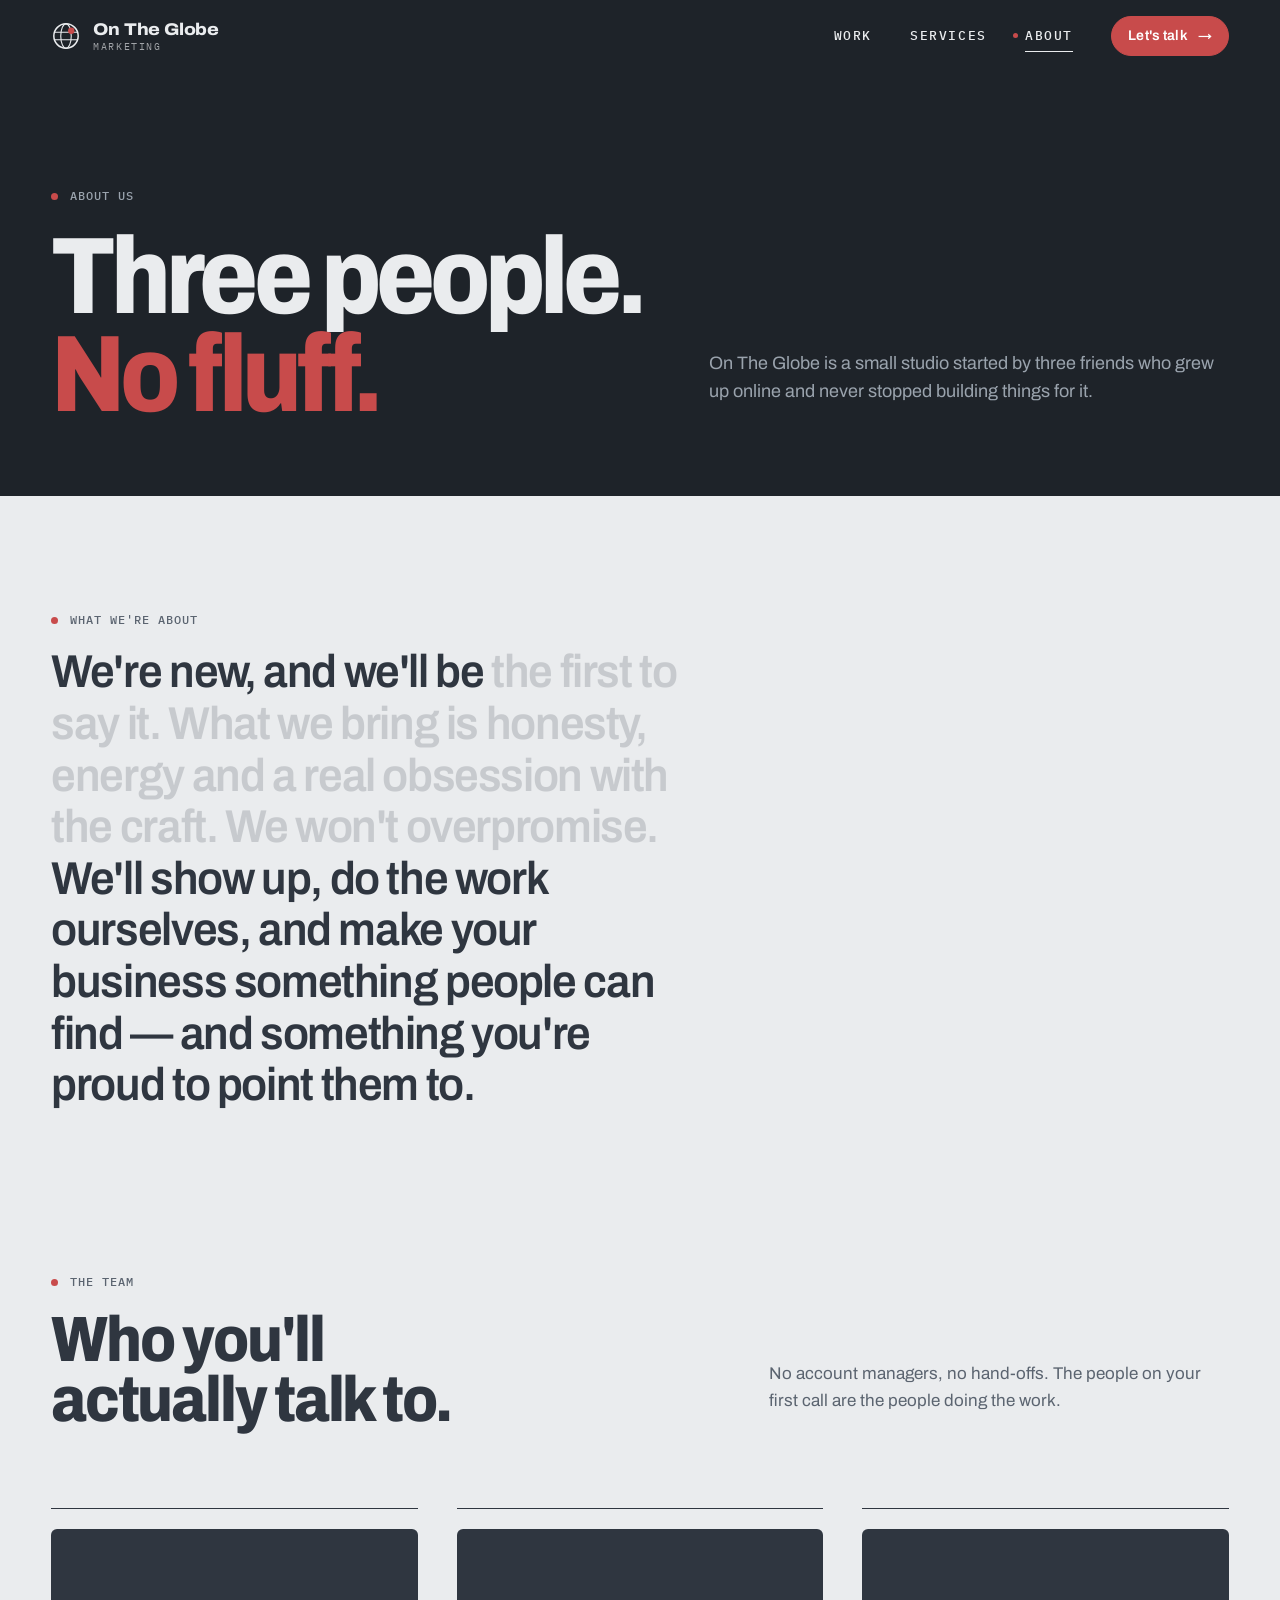
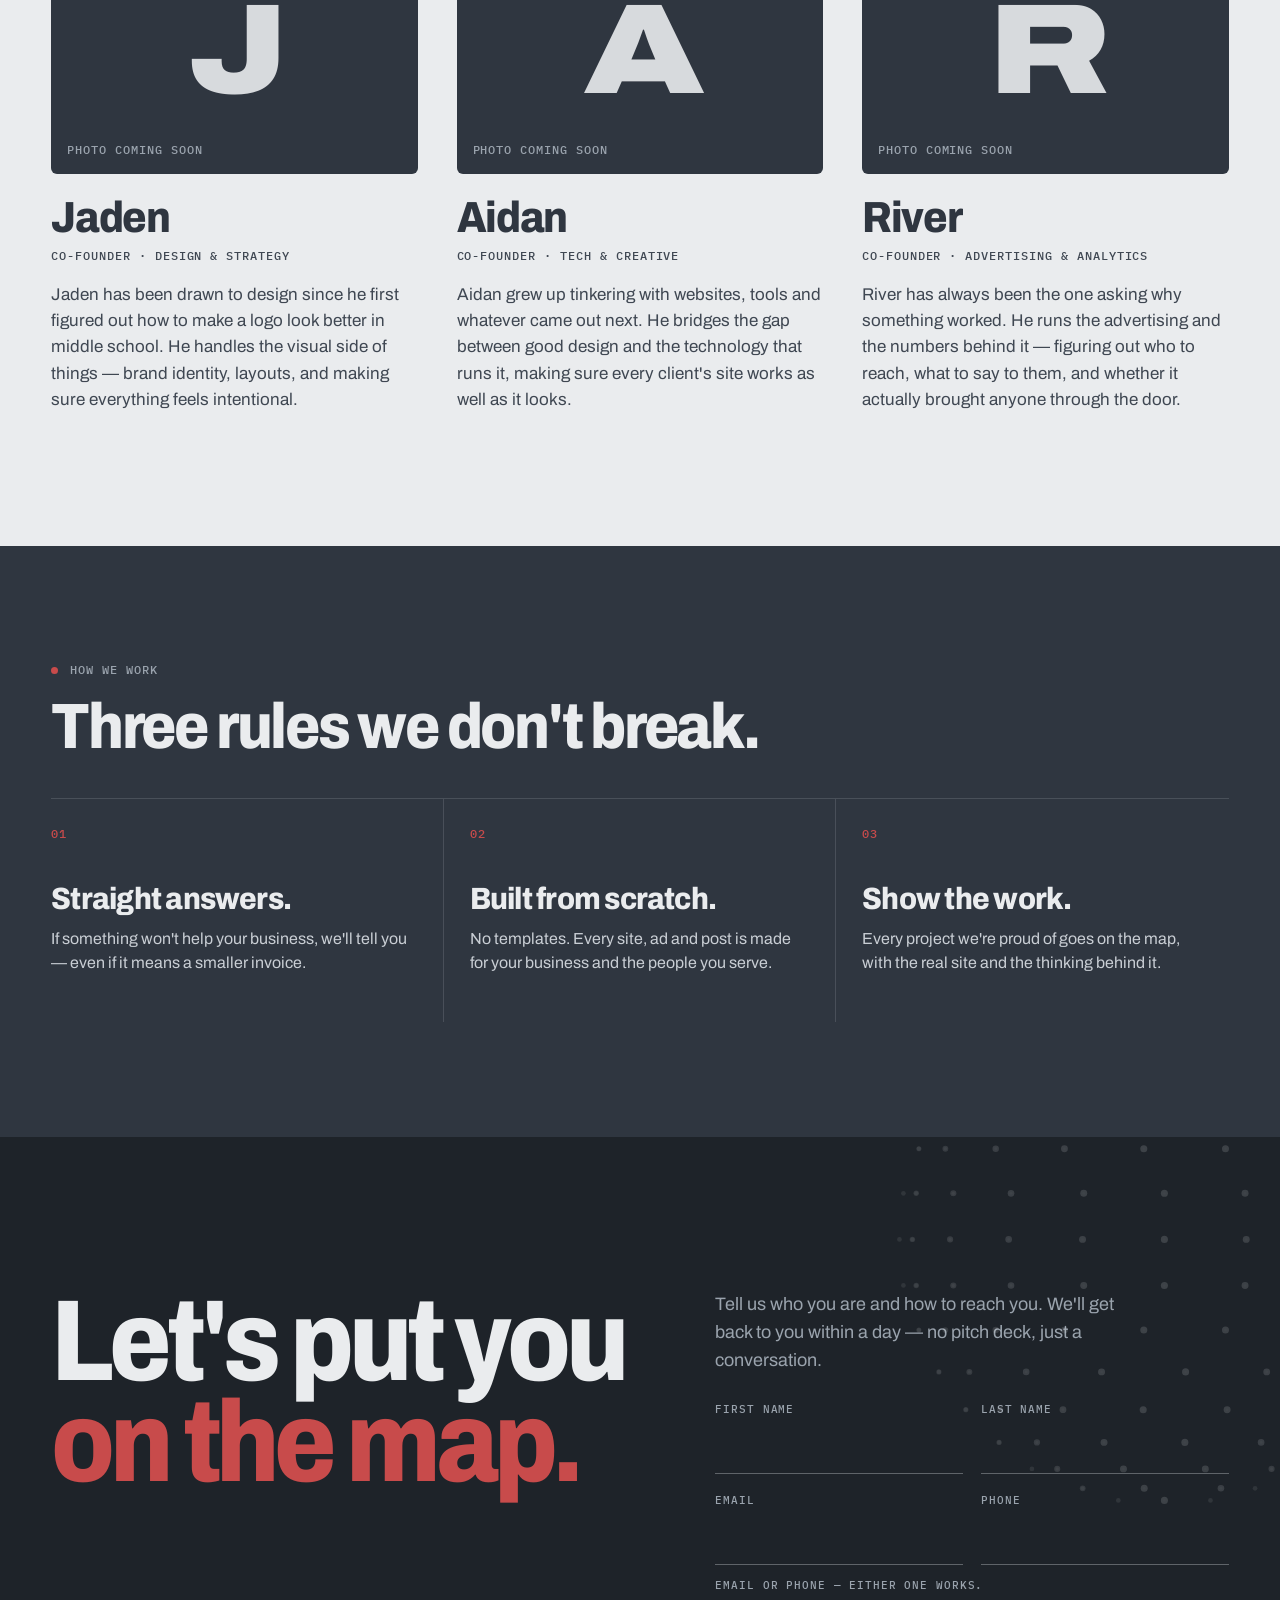
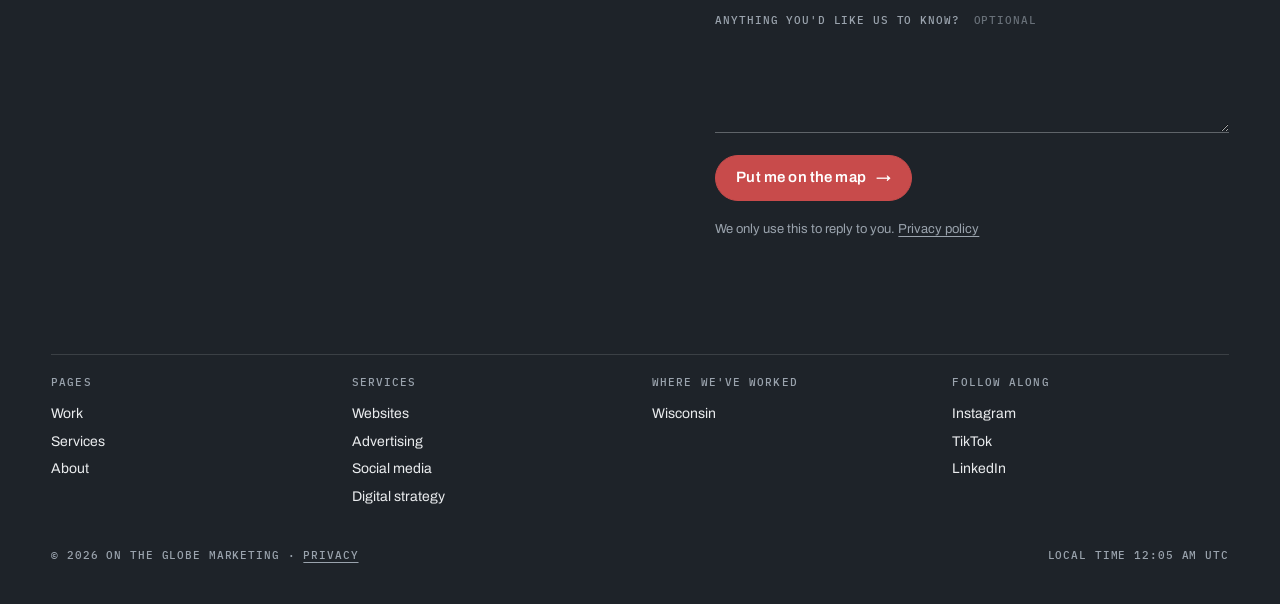
==== about.html @ f3ecc27f "Move site files to repository root so pages load their styles and scripts index.html was moved out o" ====
<!doctype html>
<html lang="en">
<head>
  <meta charset="utf-8">
  <meta name="viewport" content="width=device-width, initial-scale=1">
  <title>About — On The Globe Marketing</title>
  <meta name="description" content="On The Globe Marketing is a three-person studio building websites, ads, social and strategy for local businesses.">
  <meta name="theme-color" content="#1E2329">
  <link rel="icon" href="img/favicon.svg" type="image/svg+xml">
  <link rel="preconnect" href="https://fonts.googleapis.com">
  <link rel="preconnect" href="https://fonts.gstatic.com" crossorigin>
  <link href="https://fonts.googleapis.com/css2?family=Archivo:wdth,wght@62..125,100..900&family=IBM+Plex+Mono:wght@400;500&display=swap" rel="stylesheet">
  <link rel="stylesheet" href="css/style.css">
</head>
<body data-page="about">
  <a class="skip-link" href="#main">Skip to content</a>
  <header data-nav></header>

  <main id="main">
    <section class="page-hero" data-theme="dark">
      <div class="wrap">
        <p class="page-hero__label label">About us</p>
        <div class="page-hero__row">
          <h1 class="page-hero__title">
            <span class="line-mask"><span>Three people.</span></span>
            <span class="line-mask" style="--delay:90ms"><span><em>No fluff.</em></span></span>
          </h1>
          <p class="page-hero__sub reveal" style="--delay:200ms">On The Globe is a small studio started by three friends who grew up online and never stopped building things for it.</p>
        </div>
      </div>
    </section>

    <section class="manifesto" data-theme="light">
      <div class="wrap">
        <p class="section-head__label label">What we're about</p>
        <p class="manifesto__text" data-light-words>We're new, and we'll be the first to say it. What we bring is honesty, energy and a real obsession with the craft. We won't overpromise. We'll show up, do the work ourselves, and make your business something people can find — and something you're proud to point them to.</p>
      </div>
    </section>

    <section class="team" data-theme="light">
      <div class="wrap">
        <div class="section-head">
          <div>
            <p class="section-head__label label">The team</p>
            <h2 class="section-head__title">Who you'll<br>actually talk to.</h2>
          </div>
          <p class="section-head__text">No account managers, no hand-offs. The people on your first call are the people doing the work.</p>
        </div>
        <div class="team__grid">
          <!-- To add a photo: put it in /img/team/ and add <img src="img/team/jaden.jpg" alt="Jaden"> inside .person__photo -->
          <article class="person reveal">
            <div class="person__photo"><span class="person__mono" aria-hidden="true">J</span><span class="label">Photo coming soon</span></div>
            <h3 class="person__name">Jaden</h3>
            <p class="person__role label">Co-founder · Design &amp; Strategy</p>
            <p>Jaden has been drawn to design since he first figured out how to make a logo look better in middle school. He handles the visual side of things — brand identity, layouts, and making sure everything feels intentional.</p>
          </article>
          <article class="person reveal" style="--delay:120ms">
            <div class="person__photo"><span class="person__mono" aria-hidden="true">A</span><span class="label">Photo coming soon</span></div>
            <h3 class="person__name">Aidan</h3>
            <p class="person__role label">Co-founder · Tech &amp; Creative</p>
            <p>Aidan grew up tinkering with websites, tools and whatever came out next. He bridges the gap between good design and the technology that runs it, making sure every client's site works as well as it looks.</p>
          </article>
          <article class="person reveal" style="--delay:240ms">
            <div class="person__photo"><span class="person__mono" aria-hidden="true">R</span><span class="label">Photo coming soon</span></div>
            <h3 class="person__name">River</h3>
            <p class="person__role label">Co-founder · Advertising &amp; Analytics</p>
            <p>River has always been the one asking why something worked. He runs the advertising and the numbers behind it — figuring out who to reach, what to say to them, and whether it actually brought anyone through the door.</p>
          </article>
        </div>
      </div>
    </section>

    <section class="values" data-theme="dark">
      <div class="wrap">
        <p class="section-head__label label" style="color:var(--muted-dark)">How we work</p>
        <h2 class="section-head__title">Three rules we don't break.</h2>
        <div class="values__list">
          <div class="value reveal"><span class="n label">01</span><h3>Straight answers.</h3><p>If something won't help your business, we'll tell you — even if it means a smaller invoice.</p></div>
          <div class="value reveal" style="--delay:100ms"><span class="n label">02</span><h3>Built from scratch.</h3><p>No templates. Every site, ad and post is made for your business and the people you serve.</p></div>
          <div class="value reveal" style="--delay:200ms"><span class="n label">03</span><h3>Show the work.</h3><p>Every project we're proud of goes on the map, with the real site and the thinking behind it.</p></div>
        </div>
      </div>
    </section>
  </main>

  <footer data-footer></footer>

  <script src="data/projects.js"></script>
  <script src="js/site.js"></script>
  <script>
  // Manifesto: words light up as you scroll through it
  (function () {
    const el = document.querySelector("[data-light-words]");
    if (!el) return;
    el.innerHTML = el.textContent.trim().split(/\s+/).map((w) => `<span class="w">${w}</span>`).join(" ");
    const words = el.querySelectorAll(".w");
    if (OTG.reduceMotion) { words.forEach((w) => w.classList.add("is-lit")); return; }
    let tick = false;
    function update() {
      tick = false;
      const r = el.getBoundingClientRect();
      const vh = window.innerHeight;
      const p = Math.min(1, Math.max(0, (vh * 0.8 - r.top) / (r.height + vh * 0.35)));
      const n = Math.round(p * words.length);
      words.forEach((w, i) => w.classList.toggle("is-lit", i < n));
    }
    window.addEventListener("scroll", () => { if (!tick) { tick = true; requestAnimationFrame(update); } }, { passive: true });
    update();
  })();
  </script>
</body>
</html>
---- css/style.css ----
/* ==========================================================================
   On The Globe Marketing
   Palette: slate #2F3640 · fog #EAECEE · sage #7A8B7B · brick #C84B4B
   Type:    Archivo (variable width) + IBM Plex Mono for coordinates/labels
   ========================================================================== */

:root {
  /* Brand */
  --slate: #2F3640;
  --fog: #EAECEE;
  --sage: #7A8B7B;
  --brick: #C84B4B;

  /* Supporting tones derived from the brand four */
  --ink: #1E2329;         /* deeper slate for the map + footer */
  --slate-2: #3A424D;     /* raised surfaces on dark */
  --paper: #F5F5F3;       /* cards on fog */
  --line-dark: rgba(234, 236, 238, 0.14);
  --line-light: rgba(47, 54, 64, 0.16);
  --muted-dark: #9AA3AD;  /* body copy on dark (AA on --ink) */
  --muted-light: #5B6470; /* body copy on light (AA on --fog) */
  --sage-deep: #56665A;   /* sage dark enough for small text on light */

  --font: "Archivo", system-ui, -apple-system, "Segoe UI", sans-serif;
  --mono: "IBM Plex Mono", ui-monospace, "SFMono-Regular", Menlo, monospace;

  --nav-h: 72px;
  --gutter: clamp(16px, 4vw, 56px);
  --max: 1440px;

  --ease-out: cubic-bezier(0.22, 1, 0.36, 1);
  --ease-in-out: cubic-bezier(0.65, 0, 0.35, 1);
}

*, *::before, *::after { box-sizing: border-box; }
html { -webkit-text-size-adjust: 100%; overflow-x: clip; }
body {
  margin: 0;
  background: var(--fog);
  color: var(--slate);
  font-family: var(--font);
  font-size: 17px;
  line-height: 1.55;
  font-variation-settings: "wdth" 100;
  -webkit-font-smoothing: antialiased;
  text-rendering: optimizeLegibility;
  overflow-x: clip;
}
img, video, iframe, svg, canvas { display: block; max-width: 100%; }
a { color: inherit; text-decoration: none; }
button { font: inherit; color: inherit; background: none; border: 0; padding: 0; cursor: pointer; }
p { margin: 0 0 1em; }
h1, h2, h3, h4 { margin: 0; font-weight: 700; line-height: 1; letter-spacing: -0.02em; }
ul { margin: 0; padding: 0; list-style: none; }
dl, dd { margin: 0; }
::selection { background: var(--brick); color: #fff; }

:focus-visible { outline: 2px solid var(--brick); outline-offset: 3px; border-radius: 2px; }

.skip-link {
  position: absolute; left: 16px; top: -60px; z-index: 200;
  background: var(--brick); color: #fff; padding: 10px 14px; font-family: var(--mono); font-size: 13px;
}
.skip-link:focus { top: 12px; }

.wrap { width: 100%; max-width: var(--max); margin: 0 auto; padding: 0 var(--gutter); }

/* Labels: the small mono text used like map annotations */
.label {
  font-family: var(--mono);
  font-size: 12px;
  letter-spacing: 0.08em;
  text-transform: uppercase;
  font-weight: 500;
}
.coord { font-family: var(--mono); font-feature-settings: "tnum"; }

/* ---------- Buttons / links ---------- */
.btn {
  display: inline-flex; align-items: center; gap: 10px;
  height: 46px; padding: 0 20px;
  font-weight: 600; font-size: 15px; letter-spacing: 0.01em;
  border: 1px solid currentColor; border-radius: 999px;
  transition: background-color .15s ease, color .15s ease, border-color .15s ease, transform .15s var(--ease-out);
}
.btn:active { transform: scale(0.98); }
.btn .arrow { transition: transform .2s var(--ease-out); }
.btn:hover .arrow { transform: translateX(3px); }
.btn--brick { background: var(--brick); border-color: var(--brick); color: #fff; }
.btn--brick:hover { background: #B24141; border-color: #B24141; }
.btn--ghost-dark { color: var(--fog); border-color: var(--line-dark); }
.btn--ghost-dark:hover { border-color: var(--fog); }
.btn--ghost-light { color: var(--slate); border-color: var(--line-light); }
.btn--ghost-light:hover { border-color: var(--slate); }

.text-link {
  display: inline-flex; align-items: center; gap: 8px;
  font-weight: 600;
  background: linear-gradient(currentColor, currentColor) 0 100% / 0 1px no-repeat;
  transition: background-size .3s var(--ease-out);
  padding-bottom: 2px;
}
.text-link:hover { background-size: 100% 1px; }

/* ==========================================================================
   Header / nav
   ========================================================================== */
.nav {
  position: fixed; inset: 0 0 auto 0; z-index: 100;
  height: var(--nav-h);
  color: var(--fog);
  transition: color .25s ease, background-color .25s ease, box-shadow .25s ease, transform .35s var(--ease-out);
}
.nav__inner {
  height: 100%; display: flex; align-items: center; justify-content: space-between; gap: 24px;
}
.nav.is-solid { background: rgba(30, 35, 41, 0.94); backdrop-filter: blur(10px); -webkit-backdrop-filter: blur(10px); box-shadow: 0 1px 0 var(--line-dark); }
.nav.on-light { color: var(--slate); }
.nav.on-light.is-solid { background: rgba(234, 236, 238, 0.97); box-shadow: 0 1px 0 var(--line-light); }
.nav.is-hidden { transform: translateY(-100%); }

.brand { display: inline-flex; align-items: center; gap: 12px; line-height: 1; }
.brand__mark { width: 30px; height: 30px; flex: none; }
.brand__mark .globe-line { stroke: currentColor; }
.brand__name { font-weight: 800; font-size: 17px; letter-spacing: -0.01em; font-variation-settings: "wdth" 112; }
.brand__name small { display: block; font-family: var(--mono); font-weight: 400; font-size: 10px; letter-spacing: 0.16em; text-transform: uppercase; opacity: .65; margin-top: 4px; font-variation-settings: normal; }

.nav__links { display: flex; align-items: center; gap: clamp(18px, 3vw, 40px); }
.nav__link {
  font-family: var(--mono); font-size: 13px; letter-spacing: 0.12em; text-transform: uppercase; font-weight: 500;
  position: relative; padding: 6px 0;
}
.nav__link::after {
  content: ""; position: absolute; left: 0; right: 0; bottom: 0; height: 1px; background: currentColor;
  transform: scaleX(0); transform-origin: right; transition: transform .3s var(--ease-out);
}
.nav__link:hover::after, .nav__link[aria-current="page"]::after { transform: scaleX(1); transform-origin: left; }
.nav__link[aria-current="page"]::before {
  content: ""; position: absolute; left: -12px; top: 50%; width: 5px; height: 5px; margin-top: -2.5px;
  border-radius: 50%; background: var(--brick);
}
.nav__cta { height: 40px; font-size: 14px; padding: 0 16px; }
.nav__toggle { display: none; width: 44px; height: 44px; margin-right: -8px; }
.nav__toggle span { display: block; width: 22px; height: 1.5px; background: currentColor; margin: 6px auto; transition: transform .25s var(--ease-out), opacity .2s; }

@media (max-width: 760px) {
  .nav__toggle { display: block; }
  .nav__links {
    position: fixed; inset: var(--nav-h) 0 auto 0;
    flex-direction: column; align-items: flex-start; gap: 0;
    padding: 8px var(--gutter) 24px;
    background: var(--ink); color: var(--fog);
    border-bottom: 1px solid var(--line-dark);
    clip-path: inset(0 0 100% 0);
    transition: clip-path .4s var(--ease-out);
  }
  .nav.is-open .nav__links { clip-path: inset(0 0 0 0); }
  .nav.is-open { background: var(--ink); color: var(--fog); }
  .nav__link { font-size: 15px; padding: 16px 0; width: 100%; border-bottom: 1px solid var(--line-dark); }
  .nav__link[aria-current="page"]::before { left: auto; right: 0; }
  .nav__cta { margin-top: 20px; }
  .nav.is-open .nav__toggle span:nth-child(1) { transform: translateY(3.75px) rotate(45deg); }
  .nav.is-open .nav__toggle span:nth-child(2) { transform: translateY(-3.75px) rotate(-45deg); }
}

/* ==========================================================================
   HERO — the map
   ========================================================================== */
.hero {
  position: relative;
  height: 100svh; min-height: 640px;
  background: var(--ink);
  color: var(--fog);
  overflow: hidden;
  isolation: isolate;
}
.hero__map { position: absolute; inset: 0; z-index: 0; }
.hero__map canvas { width: 100%; height: 100%; }
.hero__map.is-grabbable { cursor: crosshair; }

/* soft vignette so the type sits on calm ground */
.hero::after {
  content: ""; position: absolute; inset: 0; z-index: 1; pointer-events: none;
  background:
    linear-gradient(to top, var(--ink) 0%, rgba(30,35,41,.85) 18%, rgba(30,35,41,0) 46%),
    linear-gradient(to bottom, rgba(30,35,41,.7) 0%, rgba(30,35,41,0) 16%);
}

/* map pins are real buttons layered on the canvas */
.pins { position: absolute; inset: 0; z-index: 3; pointer-events: none; }
.pin {
  position: absolute; left: 0; top: 0;
  pointer-events: auto;
  will-change: transform;
}
.pin__inner {
  display: flex; align-items: center; gap: 10px;
  margin: -9px 0 0 -9px;
}
.pin__dot {
  position: relative; width: 18px; height: 18px; flex: none;
  display: grid; place-items: center;
}
.pin__dot::before {
  content: ""; width: 10px; height: 10px; border-radius: 50%;
  background: var(--brick);
  box-shadow: 0 0 0 3px rgba(200, 75, 75, .25);
  transition: transform .15s var(--ease-out);
}
.pin__dot::after {
  content: ""; position: absolute; inset: 0; border-radius: 50%;
  border: 1px solid var(--brick);
  animation: pinPulse 2.6s var(--ease-out) infinite;
}
@keyframes pinPulse {
  0% { transform: scale(.6); opacity: .9; }
  100% { transform: scale(2.6); opacity: 0; }
}
.pin__label {
  font-family: var(--mono); font-size: 11px; letter-spacing: .1em; text-transform: uppercase;
  color: var(--fog);
  background: rgba(30,35,41,.78);
  border: 1px solid var(--line-dark);
  padding: 5px 8px; border-radius: 3px; white-space: nowrap;
  opacity: 0; transform: translateX(-4px);
  transition: opacity .15s ease, transform .2s var(--ease-out);
}
.pin:hover .pin__dot::before, .pin:focus-visible .pin__dot::before, .pin.is-active .pin__dot::before { transform: scale(1.35); }
.pin:hover .pin__label, .pin:focus-visible .pin__label, .pin.is-active .pin__label { opacity: 1; transform: none; }
.pin__inner.is-intro { opacity: 0; }
.pin__inner.is-dropped { animation: pinDrop .55s var(--ease-out) both; }
@keyframes pinDrop {
  0% { opacity: 0; transform: translateY(-32px); }
  60% { opacity: 1; }
  100% { opacity: 1; transform: none; }
}

.hero__content {
  position: absolute; z-index: 4; left: 0; right: 0; bottom: 0;
  padding-bottom: clamp(28px, 6vh, 64px);
  pointer-events: none;
}
.hero__content a, .hero__content button { pointer-events: auto; }
.hero__grid {
  display: grid; grid-template-columns: minmax(0, 1.35fr) minmax(0, 1fr); gap: 40px; align-items: end;
}
.hero__eyebrow { color: var(--muted-dark); display: flex; gap: 14px; align-items: center; margin-bottom: 22px; }
.hero__eyebrow .tick { width: 28px; height: 1px; background: var(--muted-dark); }
.hero__title {
  font-size: clamp(44px, 7.2vw, 112px);
  line-height: .92;
  letter-spacing: -0.035em;
  font-weight: 800;
  font-variation-settings: "wdth" 88;
  max-width: 11ch;
}
.hero__title em { font-style: normal; color: var(--brick); }
.hero__aside { max-width: 440px; justify-self: end; color: var(--muted-dark); }
.hero__aside p { font-size: 16px; }
.hero__actions { display: flex; flex-wrap: wrap; gap: 12px; margin-top: 22px; }

.hero__readout {
  position: absolute; z-index: 4; top: calc(var(--nav-h) + 18px); right: var(--gutter);
  color: var(--muted-dark); text-align: right; font-size: 11px; line-height: 1.7;
  pointer-events: none;
}
.hero__readout b { color: var(--fog); font-weight: 500; }
.hero__hint {
  position: absolute; z-index: 4; top: calc(var(--nav-h) + 18px); left: var(--gutter);
  color: var(--muted-dark); font-size: 11px; display: flex; align-items: center; gap: 10px;
  pointer-events: none;
}
.hero__hint i { width: 8px; height: 8px; border-radius: 50%; background: var(--brick); display: inline-block; }

/* Region panel that slides in when a pin is clicked */
.region-panel {
  position: absolute; z-index: 6;
  top: calc(var(--nav-h) + 16px); right: var(--gutter); bottom: 24px;
  width: min(420px, calc(100% - 2 * var(--gutter)));
  background: rgba(30, 35, 41, 0.92);
  backdrop-filter: blur(8px); -webkit-backdrop-filter: blur(8px);
  border: 1px solid var(--line-dark);
  border-radius: 6px;
  display: flex; flex-direction: column;
  transform: translateX(calc(100% + 40px));
  visibility: hidden;
  transition: transform .5s var(--ease-out), visibility 0s linear .5s;
}
.region-panel.is-open { transform: none; visibility: visible; transition: transform .5s var(--ease-out), visibility 0s; }
.region-panel__head { padding: 22px 22px 18px; border-bottom: 1px solid var(--line-dark); position: relative; }
.region-panel__close {
  position: absolute; top: 14px; right: 14px; width: 36px; height: 36px; border-radius: 50%;
  display: grid; place-items: center; color: var(--muted-dark); border: 1px solid var(--line-dark);
  transition: color .15s, border-color .15s;
}
.region-panel__close:hover { color: var(--fog); border-color: var(--fog); }
.region-panel__kicker { color: var(--brick); margin-bottom: 10px; }
.region-panel__name { font-size: 40px; font-weight: 800; font-variation-settings: "wdth" 88; letter-spacing: -0.03em; }
.region-panel__meta { color: var(--muted-dark); margin-top: 8px; font-size: 12px; }
.region-panel__list { flex: 1; overflow-y: auto; padding: 14px; display: grid; gap: 12px; align-content: start; }
.region-panel__foot { padding: 16px 22px; border-top: 1px solid var(--line-dark); }

.mini-project {
  display: block; border: 1px solid var(--line-dark); border-radius: 4px; overflow: hidden;
  transition: border-color .15s ease, transform .2s var(--ease-out);
}
.mini-project:hover { border-color: rgba(234,236,238,.4); }
.mini-project__img { aspect-ratio: 16/9; overflow: hidden; background: var(--slate); }
.mini-project__img img { width: 100%; height: 100%; object-fit: cover; object-position: top; transition: transform .6s var(--ease-out); }
.mini-project:hover .mini-project__img img { transform: scale(1.03); }
.mini-project__body { padding: 14px 16px 16px; }
.mini-project__title { font-size: 19px; font-weight: 700; letter-spacing: -0.01em; }
.mini-project__meta { color: var(--muted-dark); font-size: 11px; margin-top: 6px; display: flex; justify-content: space-between; gap: 12px; }
.mini-project__go { color: var(--fog); margin-top: 12px; font-size: 14px; }

.hero.is-zoomed .hero__hint { opacity: 0; }
.hero__hint { transition: opacity .3s ease; }
.hero.is-zoomed .hero__content { opacity: 0; transform: translateY(16px); pointer-events: none; }
.hero__content { transition: opacity .4s ease, transform .5s var(--ease-out); }
.hero.is-zoomed .hero__content * { pointer-events: none; }

.map-fallback {
  position: absolute; inset: 0; display: grid; place-items: center; color: var(--muted-dark);
}

@media (max-width: 900px) {
  .hero__grid { grid-template-columns: 1fr; gap: 20px; }
  .hero__aside { justify-self: start; }
  .hero__readout { display: none; }
  .region-panel {
    top: auto; left: 12px; right: 12px; bottom: 12px; width: auto; max-height: 64%;
    transform: translateY(calc(100% + 30px));
  }
}

/* ==========================================================================
   SERVICES — stacking cards
   ========================================================================== */
.services { padding: clamp(80px, 12vw, 160px) 0 clamp(60px, 8vw, 120px); background: var(--fog); }
.section-head {
  display: grid; grid-template-columns: minmax(0, 1fr) minmax(0, 1fr); gap: 32px; align-items: end;
  margin-bottom: clamp(40px, 6vw, 80px);
}
.section-head__label { color: var(--muted-light); margin-bottom: 18px; display: flex; gap: 12px; align-items: center; }
.section-head__label::before { content: ""; width: 7px; height: 7px; border-radius: 50%; background: var(--brick); }
.section-head__title {
  font-size: clamp(36px, 5vw, 72px); font-weight: 800; letter-spacing: -0.035em; line-height: .95;
  font-variation-settings: "wdth" 88;
}
.section-head__text { color: var(--muted-light); max-width: 46ch; justify-self: end; }

.stack { position: relative; }
.svc {
  --i: 0;
  position: sticky;
  top: calc(var(--nav-h) + 12px + var(--i) * var(--peek));
  --peek: clamp(64px, 8.2vw, 116px);
  background: var(--paper);
  border: 1px solid var(--line-light);
  border-radius: 10px;
  margin-bottom: 28px;
  min-height: calc(100svh - var(--nav-h) - 40px - 3 * var(--peek));
  overflow: hidden;
  transform-origin: 50% 0;
  box-shadow: 0 -1px 0 rgba(255,255,255,.6) inset;
}
.svc + .svc { box-shadow: 0 -18px 40px -24px rgba(30,35,41,.25); }
.svc__head {
  height: var(--peek);
  display: grid; grid-template-columns: 120px 1fr auto; align-items: start;
  padding: 0 clamp(16px, 2.4vw, 32px);
  border-bottom: 1px solid var(--line-light);
  overflow: hidden;
  cursor: pointer;
}
.svc__num { padding-top: 16px; color: var(--muted-light); }
.svc__word {
  font-size: clamp(64px, 10.5vw, 168px);
  line-height: .82;
  font-weight: 700;
  letter-spacing: -0.05em;
  font-variation-settings: "wdth" 92;
  text-transform: lowercase;
  padding-top: clamp(10px, 1.4vw, 18px);
  white-space: nowrap;
  min-width: 0;
  overflow: hidden;
}
.svc__tag { padding-top: 18px; color: var(--muted-light); text-align: right; }
.svc__body {
  display: grid; grid-template-columns: minmax(0, 1fr) minmax(0, 1.05fr); gap: clamp(24px, 4vw, 64px);
  padding: clamp(24px, 3vw, 44px) clamp(16px, 2.4vw, 32px) clamp(28px, 3vw, 44px);
}
.svc__lede { font-size: clamp(20px, 1.8vw, 26px); line-height: 1.3; letter-spacing: -0.01em; max-width: 30ch; margin-bottom: 22px; font-weight: 500; }
.svc__copy { color: var(--muted-light); max-width: 52ch; }
.svc__how { margin-top: 26px; padding-top: 18px; border-top: 1px solid var(--line-light); }
.svc__how h4 { font-family: var(--mono); font-size: 12px; font-weight: 500; letter-spacing: .08em; text-transform: uppercase; color: var(--muted-light); margin-bottom: 12px; }
.svc__list { columns: 2; column-gap: 32px; }
.svc__list li { break-inside: avoid; padding: 7px 0; border-bottom: 1px solid var(--line-light); font-size: 15px; display: flex; gap: 10px; }
.svc__list li::before { content: "→"; color: var(--sage-deep); }
.svc__visual { position: relative; border-radius: 6px; overflow: hidden; min-height: 300px; }

/* card 4 goes dark and walks you into the work section */
.svc--dark { background: var(--slate); color: var(--fog); border-color: transparent; }
.svc--dark .svc__head { border-color: var(--line-dark); }
.svc--dark .svc__num, .svc--dark .svc__tag, .svc--dark .svc__copy, .svc--dark .svc__how h4 { color: var(--muted-dark); }
.svc--dark .svc__how, .svc--dark .svc__list li { border-color: var(--line-dark); }
.svc--dark .svc__list li::before { color: var(--sage); }

/* visual: browser frame */
.browser { background: #fff; border: 1px solid var(--line-light); border-radius: 6px; overflow: hidden; height: 100%; display: flex; flex-direction: column; box-shadow: 0 24px 48px -28px rgba(30,35,41,.45); }
.browser__bar { height: 30px; display: flex; align-items: center; gap: 6px; padding: 0 10px; background: #F0F1F2; border-bottom: 1px solid var(--line-light); flex: none; }
.browser__bar i { width: 8px; height: 8px; border-radius: 50%; background: #CDD1D6; }
.browser__bar span { margin-left: 10px; font-family: var(--mono); font-size: 10px; color: var(--muted-light); }
.browser__view { position: relative; flex: 1; overflow: hidden; min-height: 260px; }
.browser__view img { position: absolute; inset: 0; width: 100%; height: 100%; object-fit: cover; object-position: top left; }
.svc__phone {
  position: absolute; right: 18px; bottom: -40px; width: 30%; max-width: 150px;
  border-radius: 18px; border: 5px solid var(--slate); overflow: hidden; background: var(--slate);
  box-shadow: 0 20px 40px -18px rgba(30,35,41,.6);
}
.svc__phone img { width: 100%; aspect-ratio: 390/700; object-fit: cover; object-position: top; }

.svc__visual--svg { background: #EEF0EE; border: 1px solid var(--line-light); }
.svc--dark .svc__visual--svg { background: var(--ink); border-color: var(--line-dark); }
.svc__visual svg { width: 100%; height: 100%; position: absolute; inset: 0; }
.svc__caption { position: absolute; left: 14px; bottom: 12px; color: var(--muted-light); font-size: 11px; }
.svc--dark .svc__caption { color: var(--muted-dark); }

.route-path { stroke-dasharray: var(--len, 1200); stroke-dashoffset: var(--len, 1200); transition: stroke-dashoffset 1.8s var(--ease-in-out); }
.is-inview .route-path { stroke-dashoffset: 0; }
.route-stop { opacity: 0; transform: translateY(6px); transition: opacity .4s ease, transform .5s var(--ease-out); transform-box: fill-box; }
.is-inview .route-stop { opacity: 1; transform: none; }

.ring { transform-box: fill-box; transform-origin: center; }
.is-inview .ring { animation: ringGrow 3.6s var(--ease-out) infinite; }
.is-inview .ring:nth-child(2) { animation-delay: 1.2s; }
.is-inview .ring:nth-child(3) { animation-delay: 2.4s; }
@keyframes ringGrow { 0% { transform: scale(.2); opacity: .9; } 100% { transform: scale(1); opacity: 0; } }

.cal { position: absolute; inset: 22px 22px 40px; display: grid; grid-template-columns: repeat(7, 1fr); grid-auto-rows: 1fr; gap: 6px; }
.cal__d { font-family: var(--mono); font-size: 10px; color: var(--muted-light); text-transform: uppercase; letter-spacing: .08em; align-self: end; padding-bottom: 4px; }
.cal__c {
  border: 1px solid var(--line-light); border-radius: 4px; background: var(--paper);
  padding: 6px; font-family: var(--mono); font-size: 9.5px; line-height: 1.3; color: var(--muted-light);
  display: flex; flex-direction: column; justify-content: space-between; min-height: 52px;
  opacity: 0; transform: translateY(8px); transition: opacity .35s ease, transform .45s var(--ease-out);
  transition-delay: calc(var(--d, 0) * 40ms);
}
.is-inview .cal__c { opacity: 1; transform: none; }
.cal__c b { display: block; width: 100%; height: 3px; border-radius: 2px; background: var(--line-light); }
.cal__c.t-reel b { background: var(--brick); }
.cal__c.t-photo b { background: var(--sage); }
.cal__c.t-story b { background: var(--slate); }
.cal__c.is-empty { background: transparent; border-style: dashed; }

@media (max-width: 900px) {
  .section-head { grid-template-columns: 1fr; }
  .section-head__text { justify-self: start; }
  .svc__body { grid-template-columns: 1fr; }
  .svc__visual { min-height: 240px; }
  .svc__head { grid-template-columns: 56px 1fr; }
  .svc__tag { display: none; }
  .svc__list { columns: 1; }
  .svc { min-height: 0; }
}
@media (max-width: 600px) {
  .svc { --peek: 60px; }
  .svc__num { padding-top: 12px; }
}

/* ==========================================================================
   WORK — project browser (home)
   ========================================================================== */
.work {
  background: var(--slate); color: var(--fog);
  padding: clamp(56px, 8vw, 110px) 0 clamp(56px, 8vw, 110px);
  position: relative;
}
.work__mast {
  font-size: clamp(40px, 12.2vw, 196px);
  font-weight: 900;
  letter-spacing: -0.045em;
  line-height: .8;
  font-variation-settings: "wdth" 125;
  text-transform: uppercase;
  white-space: nowrap;
  margin: 0 0 clamp(24px, 3vw, 40px);
  padding-bottom: clamp(18px, 2.4vw, 32px);
  border-bottom: 1px solid var(--line-dark);
  display: flex; justify-content: space-between; align-items: flex-end;
}
.work__mast small { flex: none; margin-left: 16px; font-family: var(--mono); font-size: 12px; letter-spacing: .1em; font-weight: 400; color: var(--muted-dark); font-variation-settings: normal; padding-bottom: 6px; }
.work__rule-top { display: flex; justify-content: space-between; color: var(--muted-dark); margin-bottom: 18px; font-size: 11px; }

.browser-grid {
  display: grid;
  grid-template-columns: minmax(0, 0.85fr) minmax(0, 1fr) minmax(0, 2.1fr);
  gap: 0;
  border-top: 1px solid var(--line-dark);
}
.browser-grid > * { padding: 22px clamp(14px, 1.8vw, 26px) 10px; border-right: 1px solid var(--line-dark); }
.browser-grid > *:first-child { padding-left: 0; }
.browser-grid > *:last-child { border-right: 0; padding-right: 0; }
.col-title { color: var(--muted-dark); margin-bottom: 20px; display: flex; justify-content: space-between; }

.about-col p { color: #C9CED4; font-size: 16px; }
.about-col h4 { font-family: var(--mono); font-size: 12px; font-weight: 500; letter-spacing: .08em; text-transform: uppercase; color: var(--muted-dark); margin: 30px 0 12px; }
.about-col ul li { padding: 3px 0; }
.about-col ul li a { display: inline-flex; gap: 8px; align-items: baseline; }
.about-col ul li a .n { font-family: var(--mono); font-size: 11px; color: var(--muted-dark); }

.plist { border-top: 1px solid var(--line-dark); }
.plist__item {
  width: 100%; text-align: left;
  display: grid; grid-template-columns: 16px 1fr auto; align-items: center; gap: 10px;
  padding: 16px 0; border-bottom: 1px solid var(--line-dark);
  color: var(--muted-dark);
  transition: color .15s ease, padding-left .0s;
}
.plist__item .dot { width: 8px; height: 8px; border-radius: 50%; background: transparent; border: 1px solid var(--muted-dark); transition: background .2s, border-color .2s, box-shadow .2s; }
.plist__name { font-weight: 800; font-size: 18px; text-transform: uppercase; letter-spacing: -0.005em; font-variation-settings: "wdth" 110; color: var(--fog); }
.plist__cat { font-family: var(--mono); font-size: 11px; letter-spacing: .08em; text-transform: uppercase; }
.plist__item:hover .plist__name { color: #fff; }
.plist__item[aria-selected="true"] .dot { background: var(--brick); border-color: var(--brick); box-shadow: 0 0 0 4px rgba(200,75,75,.2); }
.plist__item[aria-selected="true"] .plist__name { color: var(--brick); }
.plist__item--open .plist__name { color: var(--muted-dark); font-weight: 600; }
.plist__item--open .dot { border-style: dashed; }
.plist__item--open:hover .plist__name { color: var(--fog); }
.plist__note { color: var(--muted-dark); font-size: 13px; margin-top: 18px; line-height: 1.5; }

.detail { min-width: 0; }
.detail__frame {
  position: relative; aspect-ratio: 16/10;
  border-radius: 6px; overflow: hidden;
  background: var(--ink);
  border: 1px solid var(--line-dark);
}
.detail__frame img.shot { position: absolute; inset: 0; width: 100%; height: 100%; object-fit: cover; object-position: top left; transition: opacity .3s ease, transform .6s var(--ease-out); }
.detail__frame .iframe-scaler { position: absolute; left: 0; top: 0; transform-origin: 0 0; }
.detail__frame iframe { border: 0; background: #050A14; }
.iframe-scaler iframe { max-width: none; }
.detail__play {
  position: absolute; inset: 0; display: grid; place-items: center;
  background: linear-gradient(to top, rgba(30,35,41,.65), rgba(30,35,41,.1));
  transition: opacity .2s ease;
}
.detail__play span {
  display: inline-flex; align-items: center; gap: 10px;
  background: var(--fog); color: var(--slate); border-radius: 999px; height: 46px; padding: 0 20px;
  font-weight: 600; font-size: 15px;
  box-shadow: 0 10px 30px rgba(0,0,0,.3);
  transition: transform .2s var(--ease-out);
}
.detail__play:hover span { transform: scale(1.04); }
.detail__frame.is-live .detail__play, .detail__frame.is-live img.shot { opacity: 0; pointer-events: none; }
.detail__bar { display: flex; flex-wrap: wrap; justify-content: space-between; align-items: center; gap: 12px; margin-top: 14px; }
.tabs { display: flex; flex-wrap: wrap; gap: 6px; }
.tab {
  font-family: var(--mono); font-size: 11px; letter-spacing: .08em; text-transform: uppercase;
  border: 1px solid var(--line-dark); border-radius: 999px; padding: 7px 12px; color: var(--muted-dark);
  transition: color .15s, border-color .15s, background-color .15s;
}
.tab:hover { color: var(--fog); border-color: rgba(234,236,238,.4); }
.tab[aria-pressed="true"] { background: var(--fog); color: var(--slate); border-color: var(--fog); }
.detail__actions { display: flex; gap: 18px; font-size: 14px; }
.detail__info { display: grid; grid-template-columns: minmax(0, 1.4fr) minmax(0, 1fr); gap: 28px; margin-top: 26px; padding-top: 20px; border-top: 1px solid var(--line-dark); }
.detail__title { font-size: clamp(26px, 2.6vw, 38px); font-weight: 800; letter-spacing: -0.025em; font-variation-settings: "wdth" 90; margin-bottom: 12px; }
.detail__summary { color: #C9CED4; }
.facts { display: grid; gap: 0; }
.facts div { display: flex; justify-content: space-between; gap: 12px; padding: 9px 0; border-bottom: 1px solid var(--line-dark); font-size: 14px; }
.facts dt { font-family: var(--mono); font-size: 11px; letter-spacing: .08em; text-transform: uppercase; color: var(--muted-dark); }
.facts dd { margin: 0; text-align: right; }

/* empty / open slot state */
.slot {
  position: absolute; inset: 0; display: grid; place-items: center; text-align: center; padding: 30px;
  background:
    radial-gradient(circle at 1px 1px, rgba(234,236,238,.12) 1px, transparent 1.5px) 0 0 / 14px 14px,
    var(--ink);
}
.slot h3 { font-size: clamp(28px, 3vw, 44px); font-weight: 800; letter-spacing: -0.03em; font-variation-settings: "wdth" 90; margin-bottom: 12px; }
.slot p { color: var(--muted-dark); max-width: 38ch; margin: 0 auto 20px; }

.detail-swap { animation: detailIn .45s var(--ease-out) both; }
@keyframes detailIn { from { opacity: 0; transform: translateY(10px); } to { opacity: 1; transform: none; } }

@media (max-width: 1100px) {
  .browser-grid { grid-template-columns: minmax(0, 1fr) minmax(0, 1.6fr); }
  .about-col { display: none; }
  .browser-grid > *:nth-child(2) { padding-left: 0; }
}
@media (max-width: 760px) {
  .browser-grid { grid-template-columns: 1fr; }
  .browser-grid > * { border-right: 0; padding-left: 0; padding-right: 0; }
  .detail__info { grid-template-columns: 1fr; }
  .work__mast small { display: none; }
  .work__mast { font-variation-settings: "wdth" 112; font-size: 15vw; }
}

/* ==========================================================================
   CONTACT / FOOTER
   ========================================================================== */
.contact { background: var(--ink); color: var(--fog); padding: clamp(80px, 12vw, 160px) 0 40px; position: relative; overflow: hidden; }
.contact__title {
  font-size: clamp(48px, 9vw, 150px); font-weight: 800; letter-spacing: -0.045em; line-height: .88;
  font-variation-settings: "wdth" 86;
  max-width: 12ch;
}
.contact__title em { font-style: normal; color: var(--brick); }
.contact__grid { display: grid; grid-template-columns: minmax(0, 1.2fr) minmax(0, 1fr); gap: 48px; align-items: start; }
.contact__lede { color: var(--muted-dark); max-width: 42ch; font-size: 18px; }
.contact__email {
  display: inline-block; margin-top: 18px;
  font-size: clamp(20px, 2.4vw, 32px); font-weight: 600; letter-spacing: -0.01em;
  border-bottom: 1px solid var(--line-dark); padding-bottom: 6px;
  transition: border-color .2s;
  word-break: break-word;
}
.contact__email:hover { border-color: var(--brick); }
/* privacy page */
.policy__date { color: var(--muted-light); margin: 0 0 clamp(20px, 3vw, 36px); }
.policy__after { margin-top: 22px; }
.chapter__list li span.policy__item { font-family: var(--font); font-size: 17px; color: inherit; padding-top: 0; }
.policy__item b { font-weight: 700; }
.policy__link { text-decoration: underline; text-underline-offset: 3px; text-decoration-color: var(--brick); }
.policy__link:hover { color: var(--brick); }
.contact__legal { text-decoration: underline; text-underline-offset: 3px; }
.contact__legal:hover { color: var(--fog); }
.cform__legal { color: var(--muted-dark); font-size: 13px; margin: 0; }
.cform__legal a { text-decoration: underline; text-underline-offset: 3px; }
.cform__legal a:hover { color: var(--fog); }

/* contact form */
.cform { margin-top: 26px; display: grid; gap: 18px; max-width: 520px; }
.cform__row { display: grid; grid-template-columns: 1fr 1fr; gap: 18px; }
.cform__field { display: grid; gap: 8px; }
.cform__field .label { color: var(--muted-dark); font-size: 11px; }
.cform__field input {
  width: 100%; height: 48px; padding: 0 2px;
  font: inherit; font-size: 17px; color: var(--fog);
  background: transparent; border: 0; border-bottom: 1px solid rgba(234,236,238,.32); border-radius: 0;
  transition: border-color .15s ease;
}
.cform__field input:hover { border-color: rgba(234,236,238,.6); }
.cform__field input:focus { outline: none; border-color: var(--fog); box-shadow: 0 1px 0 var(--fog); }
.cform__field input.is-invalid { border-color: var(--brick); box-shadow: 0 1px 0 var(--brick); }
.cform__field input:-webkit-autofill { -webkit-text-fill-color: var(--fog); transition: background-color 9999s; }
.cform__field textarea {
  width: 100%; min-height: 96px; padding: 10px 2px; resize: vertical;
  font: inherit; font-size: 17px; line-height: 1.45; color: var(--fog);
  background: transparent; border: 0; border-bottom: 1px solid rgba(234,236,238,.32); border-radius: 0;
  transition: border-color .15s ease;
}
.cform__field textarea:hover { border-color: rgba(234,236,238,.6); }
.cform__field textarea:focus { outline: none; border-color: var(--fog); box-shadow: 0 1px 0 var(--fog); }
.cform__field .label i { font-style: normal; opacity: .6; margin-left: 6px; }
.cform__hint { color: var(--muted-dark); font-size: 11px; margin: -6px 0 0; }
.cform__error { color: #F0A3A3; font-size: 15px; margin: 0; }
.cform .btn { justify-self: start; margin-top: 4px; }
.cform .btn:disabled { opacity: .6; cursor: default; }
.cform__honey { position: absolute; left: -9999px; width: 1px; height: 1px; opacity: 0; }
.cform__done { margin-top: 26px; padding: 22px 0; border-top: 1px solid var(--line-dark); border-bottom: 1px solid var(--line-dark); max-width: 520px; }
.cform__done h3 { font-size: clamp(22px, 2.2vw, 30px); letter-spacing: -0.02em; line-height: 1.15; }
.cform__done .label { margin-bottom: 10px; }
@media (max-width: 520px) { .cform__row { grid-template-columns: 1fr; } }

.contact__cols { margin-top: clamp(60px, 9vw, 120px); padding-top: 22px; border-top: 1px solid var(--line-dark); display: grid; grid-template-columns: repeat(4, minmax(0, 1fr)); gap: 24px; font-size: 14px; }
.contact__cols h4 { font-family: var(--mono); font-weight: 500; font-size: 11px; letter-spacing: .1em; text-transform: uppercase; color: var(--muted-dark); margin-bottom: 12px; }
.contact__cols li { padding: 3px 0; }
.contact__cols a:hover { color: #fff; text-decoration: underline; text-underline-offset: 3px; }
.contact__base { margin-top: 36px; display: flex; justify-content: space-between; gap: 20px; color: var(--muted-dark); font-size: 11px; flex-wrap: wrap; }
.contact__dots { position: absolute; right: -14%; top: -18%; width: 46%; opacity: .32; pointer-events: none; }

@media (max-width: 900px) {
  .contact__grid { grid-template-columns: 1fr; }
  .contact__cols { grid-template-columns: 1fr 1fr; }
  .contact__dots { width: 90%; right: -30%; opacity: .25; }
}

/* ==========================================================================
   Inner pages (work index, case study, about)
   ========================================================================== */
.page-hero { background: var(--ink); color: var(--fog); padding: calc(var(--nav-h) + clamp(48px, 9vw, 120px)) 0 clamp(40px, 6vw, 72px); position: relative; overflow: hidden; }
.page-hero__label { color: var(--muted-dark); margin-bottom: 22px; display: flex; gap: 12px; align-items: center; }
.page-hero__label::before { content: ""; width: 7px; height: 7px; border-radius: 50%; background: var(--brick); }
.page-hero__title { font-size: clamp(48px, 8.5vw, 136px); font-weight: 800; letter-spacing: -0.045em; line-height: .9; font-variation-settings: "wdth" 86; max-width: 13ch; }
.page-hero__title em { font-style: normal; color: var(--brick); }
.page-hero__sub { color: var(--muted-dark); max-width: 52ch; margin-top: 28px; font-size: 18px; }
.page-hero__row { display: flex; justify-content: space-between; align-items: flex-end; gap: 32px; flex-wrap: wrap; }

/* Work index — regions */
.regions { padding: clamp(40px, 6vw, 80px) 0 clamp(80px, 10vw, 140px); }
.regions__head { display: grid; grid-template-columns: 60px minmax(0, 2fr) minmax(0, 1.2fr) minmax(0, 1fr) 40px; gap: 16px; padding: 0 0 12px; color: var(--muted-light); border-bottom: 1px solid var(--slate); }
.region { border-bottom: 1px solid var(--line-light); }
.region__row {
  width: 100%; text-align: left;
  display: grid; grid-template-columns: 60px minmax(0, 2fr) minmax(0, 1.2fr) minmax(0, 1fr) 40px; gap: 16px; align-items: center;
  padding: 22px 0;
  transition: background-color .2s ease;
}
.region__row:hover { background: rgba(47,54,64,.035); }
.region__shape { width: 52px; height: 52px; }
.region__shape path { fill: var(--sage); }
.region__name { font-size: clamp(32px, 4.6vw, 64px); font-weight: 800; letter-spacing: -0.035em; font-variation-settings: "wdth" 88; line-height: 1; }
.region__country, .region__count { color: var(--muted-light); }
.region__count b { color: var(--slate); font-weight: 600; }
.region__toggle { width: 40px; height: 40px; border-radius: 50%; border: 1px solid var(--line-light); display: grid; place-items: center; transition: transform .35s var(--ease-out), background-color .2s, color .2s; }
.region.is-open .region__toggle { transform: rotate(45deg); background: var(--slate); color: var(--fog); }
.region__body { display: grid; grid-template-rows: 0fr; transition: grid-template-rows .5s var(--ease-out); }
.region.is-open .region__body { grid-template-rows: 1fr; }
.region__inner { overflow: hidden; }
.region__projects { display: grid; grid-template-columns: repeat(auto-fill, minmax(min(100%, 380px), 1fr)); gap: 20px; padding: 6px 0 36px 76px; }
.region-soon { padding: 26px 0; color: var(--muted-light); display: flex; gap: 14px; align-items: center; font-size: 15px; }
.region-soon::before { content: ""; width: 10px; height: 10px; border: 1px dashed var(--muted-light); border-radius: 50%; }

.pcard { display: block; background: var(--paper); border: 1px solid var(--line-light); border-radius: 8px; overflow: hidden; transition: transform .25s var(--ease-out), box-shadow .25s ease; }
.pcard:hover { transform: translateY(-3px); box-shadow: 0 20px 40px -24px rgba(30,35,41,.35); }
.pcard__img { aspect-ratio: 16/10; overflow: hidden; background: var(--slate); }
.pcard__img img { width: 100%; height: 100%; object-fit: cover; object-position: top left; transition: transform .7s var(--ease-out); }
.pcard:hover .pcard__img img { transform: scale(1.025); }
.pcard__body { padding: 18px 20px 20px; }
.pcard__top { display: flex; justify-content: space-between; color: var(--muted-light); margin-bottom: 10px; font-size: 11px; }
.pcard__title { font-size: 26px; font-weight: 800; letter-spacing: -0.025em; font-variation-settings: "wdth" 92; }
.pcard__text { color: var(--muted-light); font-size: 15px; margin: 10px 0 16px; }

@media (max-width: 760px) {
  .regions__head { display: none; }
  .region__row { grid-template-columns: 44px 1fr 40px; }
  .region__shape { width: 40px; height: 40px; }
  .region__country, .region__count { display: none; }
  .region__projects { padding-left: 0; }
}

/* Case study */
.case-hero { background: var(--ink); color: var(--fog); padding: calc(var(--nav-h) + clamp(36px, 6vw, 80px)) 0 0; }
.crumbs { color: var(--muted-dark); display: flex; gap: 10px; flex-wrap: wrap; margin-bottom: 30px; font-size: 11px; }
.crumbs a:hover { color: var(--fog); }
.case-hero__title { font-size: clamp(48px, 8vw, 128px); font-weight: 800; letter-spacing: -0.045em; line-height: .9; font-variation-settings: "wdth" 86; max-width: 14ch; }
.case-hero__lede { font-size: clamp(19px, 1.7vw, 24px); line-height: 1.4; color: #C9CED4; max-width: 46ch; margin-top: 28px; }
.case-meta { display: grid; grid-template-columns: repeat(4, minmax(0, 1fr)); gap: 0; margin-top: clamp(40px, 6vw, 72px); border-top: 1px solid var(--line-dark); }
.case-meta > div { padding: 18px 20px 22px 0; border-right: 1px solid var(--line-dark); }
.case-meta > div + div { padding-left: 20px; }
.case-meta > div:last-child { border-right: 0; }
.case-meta dt { color: var(--muted-dark); margin-bottom: 8px; }
.case-meta dd { margin: 0; font-size: 16px; }
.case-stage { background: linear-gradient(to bottom, var(--ink) 0 50%, var(--fog) 50% 100%); padding: clamp(20px, 3vw, 40px) 0 clamp(40px, 6vw, 80px); }
.live {
  border-radius: 10px; overflow: hidden; background: var(--slate);
  border: 1px solid rgba(0,0,0,.2);
  box-shadow: 0 40px 80px -40px rgba(30,35,41,.6);
}
.live__bar { display: flex; align-items: center; gap: 12px; padding: 10px 14px; background: var(--slate-2); color: var(--muted-dark); flex-wrap: wrap; }
.live__bar .tabs { flex: 1; }
.live__view { position: relative; aspect-ratio: 16/10; background: #050A14; }
.live__view .iframe-scaler { position: absolute; left: 0; top: 0; transform-origin: 0 0; }
.live__view iframe { border: 0; }
.live__view .detail__play { z-index: 2; }
.live__view img.shot { position: absolute; inset: 0; width: 100%; height: 100%; object-fit: cover; object-position: top left; }
.live__view.is-live .detail__play, .live__view.is-live img.shot { display: none; }
.live__note { color: var(--muted-light); margin-top: 14px; font-size: 11px; display: flex; justify-content: space-between; gap: 16px; flex-wrap: wrap; }

.case-body { padding: clamp(40px, 6vw, 80px) 0 clamp(80px, 10vw, 140px); }
.chapter { display: grid; grid-template-columns: minmax(0, 0.8fr) minmax(0, 1.6fr); gap: clamp(24px, 5vw, 80px); padding: clamp(36px, 5vw, 64px) 0; border-top: 1px solid var(--line-light); }
.chapter__label { color: var(--muted-light); display: flex; gap: 12px; position: sticky; top: calc(var(--nav-h) + 24px); align-self: start; }
.chapter__label .n { color: var(--brick); }
.chapter__title { font-size: clamp(30px, 3.6vw, 52px); font-weight: 800; letter-spacing: -0.03em; line-height: 1.02; font-variation-settings: "wdth" 90; margin-bottom: 24px; max-width: 20ch; }
.chapter__text p { font-size: 18px; color: #3F4752; max-width: 60ch; }
.chapter__list li { display: grid; grid-template-columns: 34px 1fr; padding: 12px 0; border-bottom: 1px solid var(--line-light); font-size: 17px; }
.chapter__list li span { font-family: var(--mono); font-size: 11px; color: var(--muted-light); padding-top: 4px; }

.case-gallery { display: grid; grid-template-columns: minmax(0, 2fr) minmax(0, 1fr); gap: 20px; margin: clamp(20px, 3vw, 40px) 0; }
.case-gallery figure { margin: 0; border-radius: 8px; overflow: hidden; border: 1px solid var(--line-light); background: var(--slate); }
.case-gallery img { width: 100%; height: 100%; object-fit: cover; object-position: top; }
.case-gallery .tall { grid-row: span 2; }
.case-gallery figcaption { font-family: var(--mono); font-size: 11px; letter-spacing: .06em; text-transform: uppercase; color: var(--muted-light); padding: 10px 2px 0; background: var(--fog); }

.next-case { background: var(--slate); color: var(--fog); padding: clamp(60px, 8vw, 110px) 0; }
.next-case__row { display: flex; justify-content: space-between; align-items: flex-end; gap: 32px; flex-wrap: wrap; }
.next-case h2 { font-size: clamp(36px, 5vw, 76px); font-weight: 800; letter-spacing: -0.04em; font-variation-settings: "wdth" 88; max-width: 16ch; line-height: .95; }

@media (max-width: 900px) {
  .case-meta { grid-template-columns: 1fr 1fr; }
  .case-meta > div:nth-child(2) { border-right: 0; }
  .case-meta > div:nth-child(3) { padding-left: 0; }
  .case-meta > div:nth-child(n+3) { border-top: 1px solid var(--line-dark); }
  .chapter { grid-template-columns: 1fr; }
  .chapter__label { position: static; }
  .case-gallery { grid-template-columns: 1fr; }
  .case-gallery .tall { grid-row: auto; }
}

/* About */
.manifesto { padding: clamp(60px, 9vw, 130px) 0; }
.manifesto__text {
  font-size: clamp(28px, 3.6vw, 54px); font-weight: 600; letter-spacing: -0.03em; line-height: 1.12;
  max-width: 26ch; font-variation-settings: "wdth" 94;
}
.manifesto__text .w { opacity: .18; transition: opacity .3s ease; }
.manifesto__text .w.is-lit { opacity: 1; }
.team { padding: 0 0 clamp(60px, 9vw, 130px); }
.team__grid { display: grid; grid-template-columns: repeat(3, minmax(0, 1fr)); gap: clamp(20px, 3vw, 40px); }
.person { border-top: 1px solid var(--slate); padding-top: 20px; }
.person__photo {
  aspect-ratio: 3/2; border-radius: 6px; overflow: hidden; margin-bottom: 22px;
  background: var(--slate); color: var(--fog); position: relative;
  display: grid; place-items: center;
}
.person__photo img { position: absolute; inset: 0; width: 100%; height: 100%; object-fit: cover; }
.person__mono { font-size: clamp(90px, 10vw, 160px); font-weight: 900; letter-spacing: -0.06em; font-variation-settings: "wdth" 125; opacity: .9; }
.person__photo .label { position: absolute; left: 16px; bottom: 14px; color: var(--muted-dark); }
.person__name { font-size: clamp(30px, 3.4vw, 48px); font-weight: 800; letter-spacing: -0.03em; font-variation-settings: "wdth" 90; }
.person__role { color: var(--muted-light); margin: 8px 0 16px; }
.person p { color: #3F4752; max-width: 52ch; }

.values { background: var(--slate); color: var(--fog); padding: clamp(60px, 9vw, 120px) 0; }
.values__list { display: grid; grid-template-columns: repeat(3, minmax(0, 1fr)); gap: 0; border-top: 1px solid var(--line-dark); margin-top: 40px; }
.value { padding: 26px 26px 30px 0; border-right: 1px solid var(--line-dark); }
.value + .value { padding-left: 26px; }
.value:last-child { border-right: 0; }
.value .n { color: var(--brick); margin-bottom: 40px; display: block; }
.value h3 { font-size: clamp(24px, 2.4vw, 34px); font-weight: 800; letter-spacing: -0.025em; font-variation-settings: "wdth" 92; margin-bottom: 12px; }
.value p { color: #C9CED4; font-size: 16px; }
@media (max-width: 900px) {
  .team__grid, .values__list { grid-template-columns: 1fr; }
  .value, .value + .value { padding-left: 0; padding-right: 0; border-right: 0; border-bottom: 1px solid var(--line-dark); }
}

/* ==========================================================================
   Reveal on scroll — used sparingly
   ========================================================================== */
.reveal { opacity: 0; transform: translateY(18px); transition: opacity .6s ease, transform .7s var(--ease-out); transition-delay: var(--delay, 0ms); }
.reveal.is-inview { opacity: 1; transform: none; }
.line-mask { display: block; overflow: hidden; padding-bottom: .06em; margin-bottom: -.06em; }
.line-mask > span { display: block; transform: translateY(105%); transition: transform .8s var(--ease-out); transition-delay: var(--delay, 0ms); }
.is-inview .line-mask > span, .line-mask.is-inview > span { transform: none; }

@media (prefers-reduced-motion: reduce) {
  *, *::before, *::after {
    animation-duration: 0.01ms !important;
    animation-iteration-count: 1 !important;
    transition-duration: 0.01ms !important;
    transition-delay: 0ms !important;
    scroll-behavior: auto !important;
  }
  .reveal { opacity: 1; transform: none; }
  .line-mask > span { transform: none; }
  .manifesto__text .w { opacity: 1; }
  .pin__dot::after { display: none; }
}
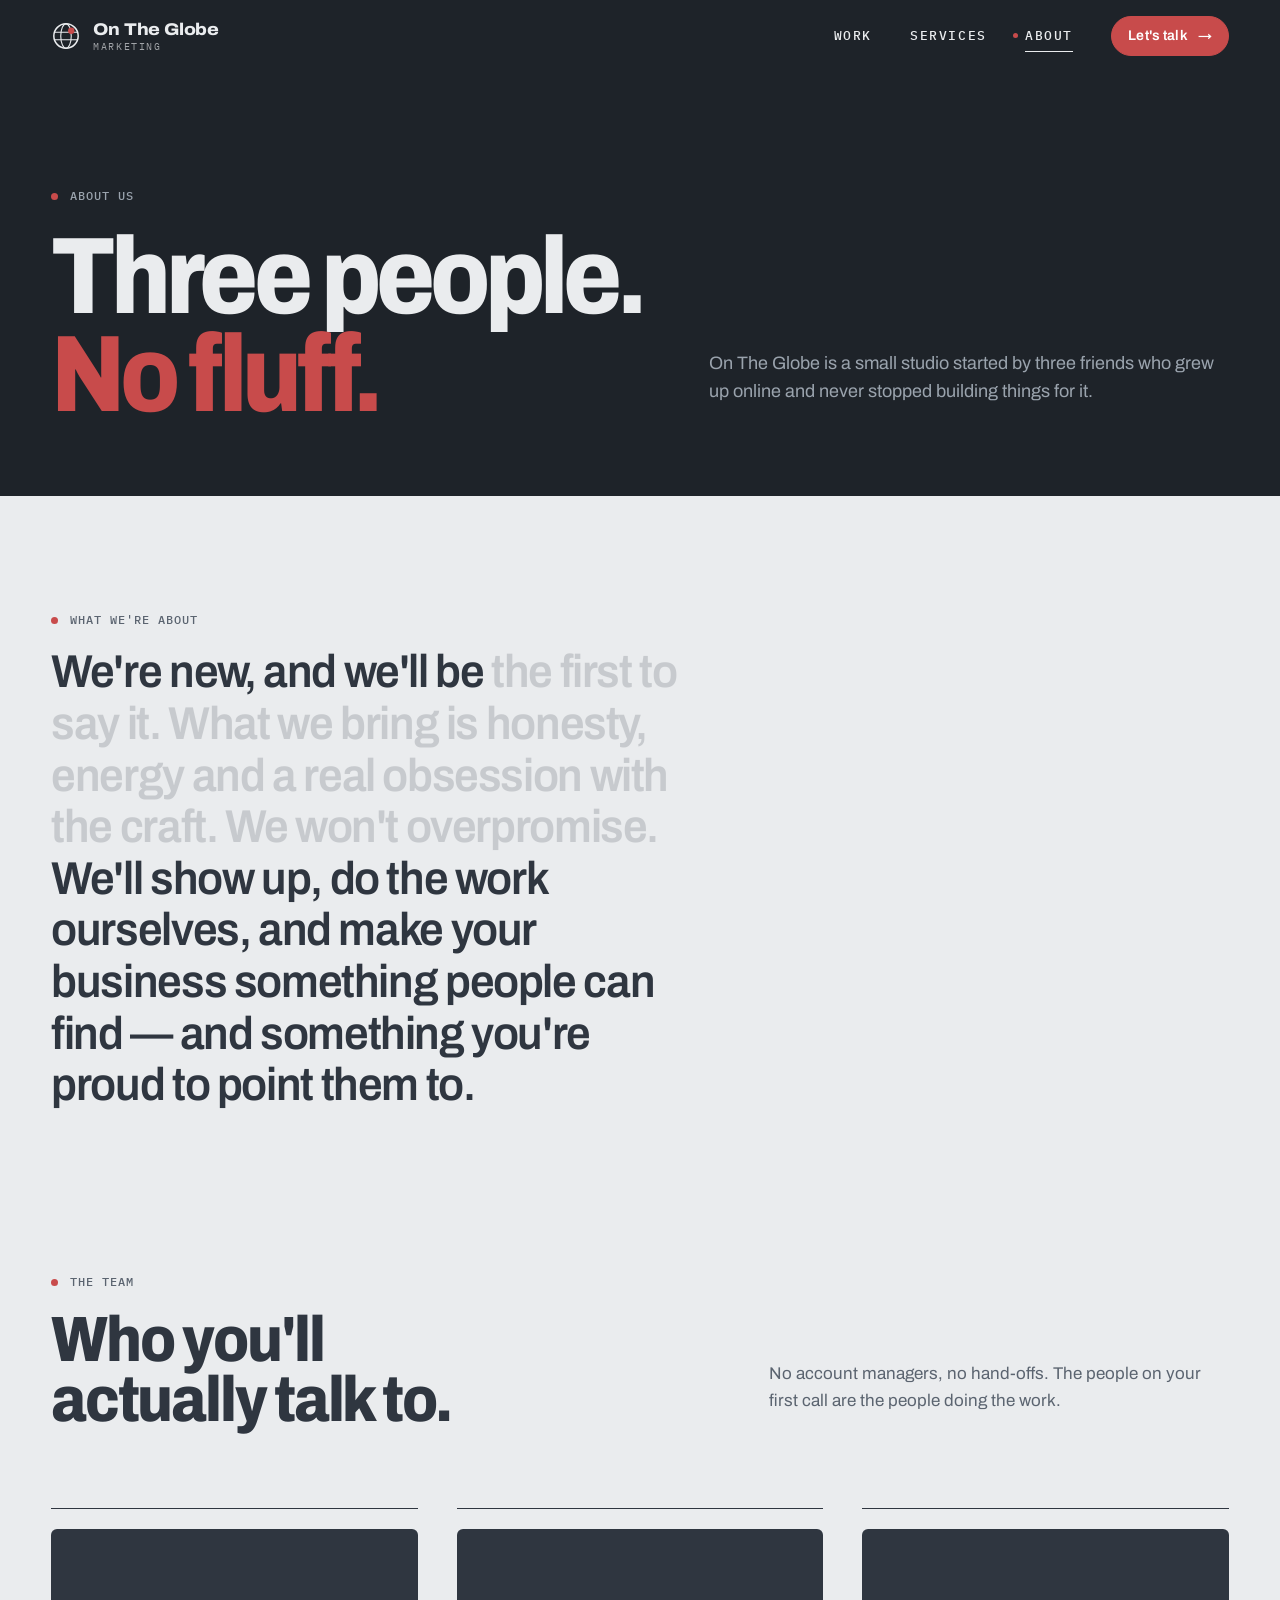
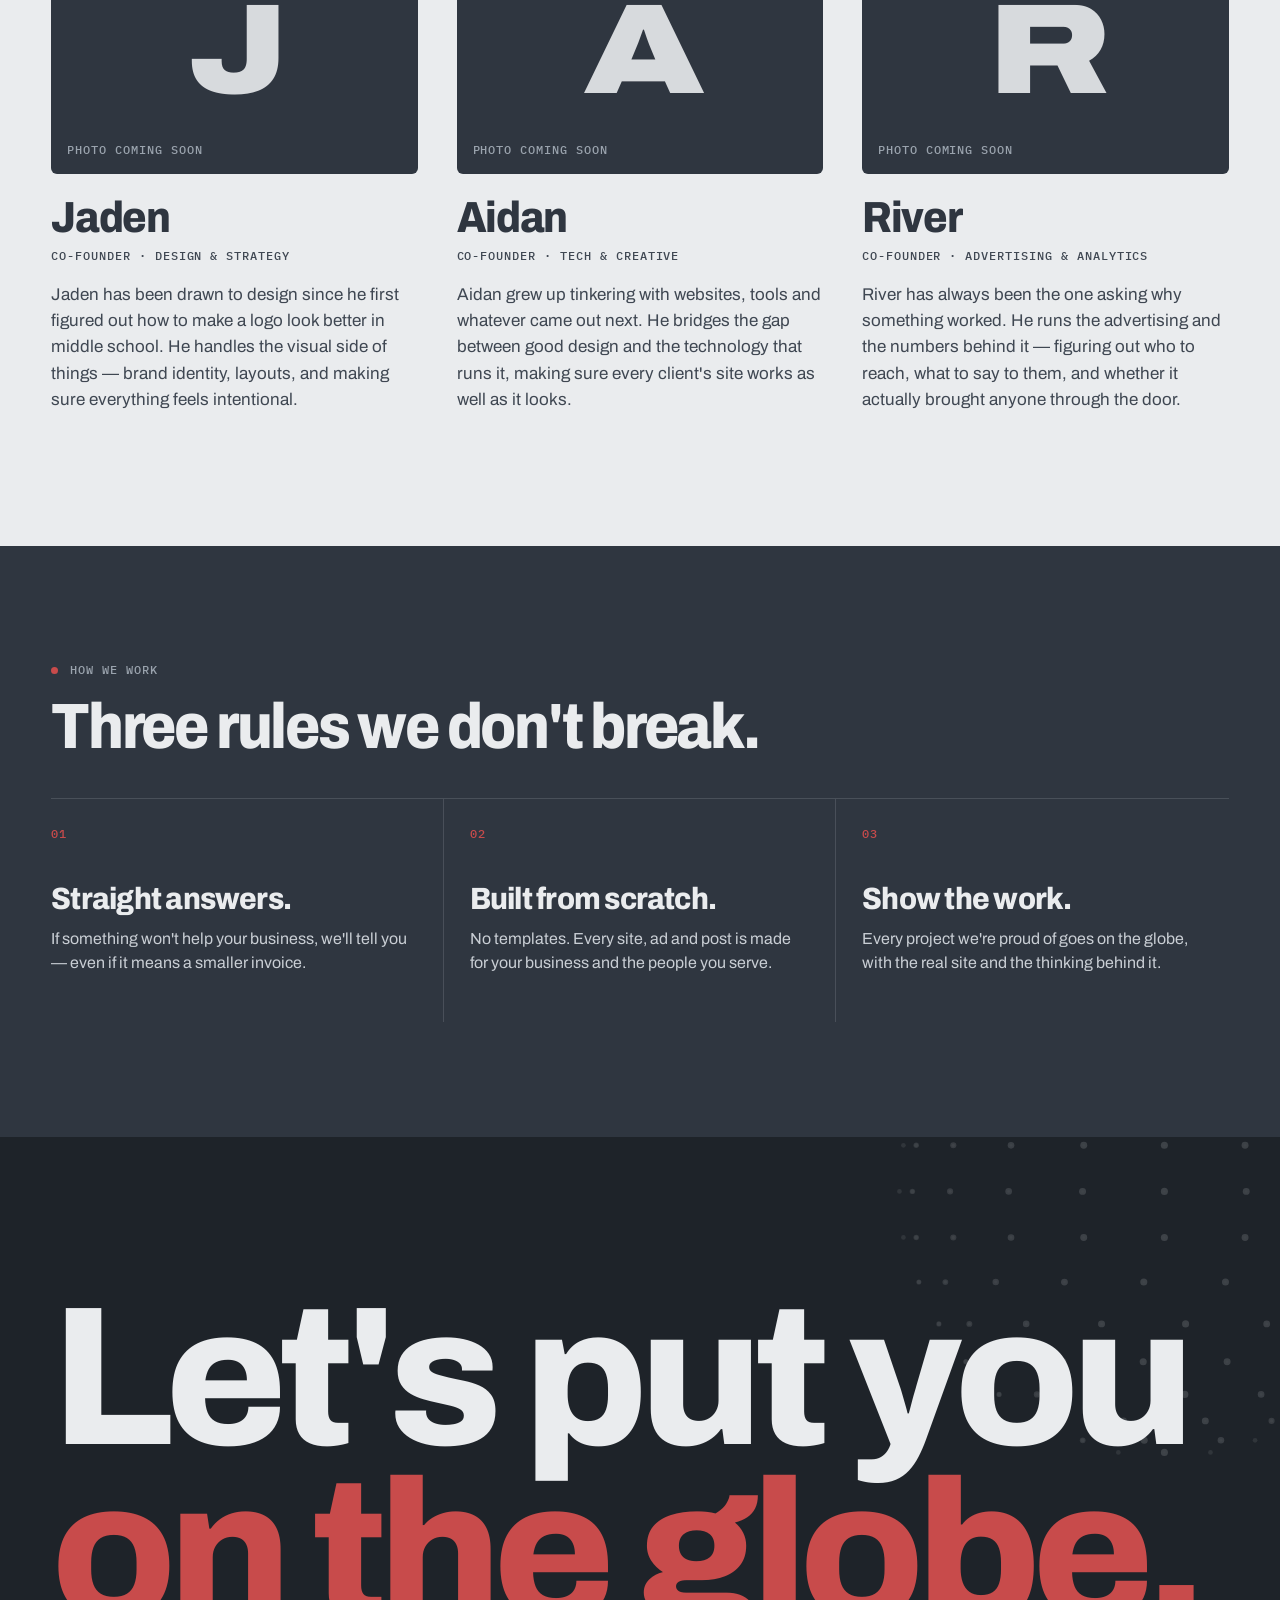
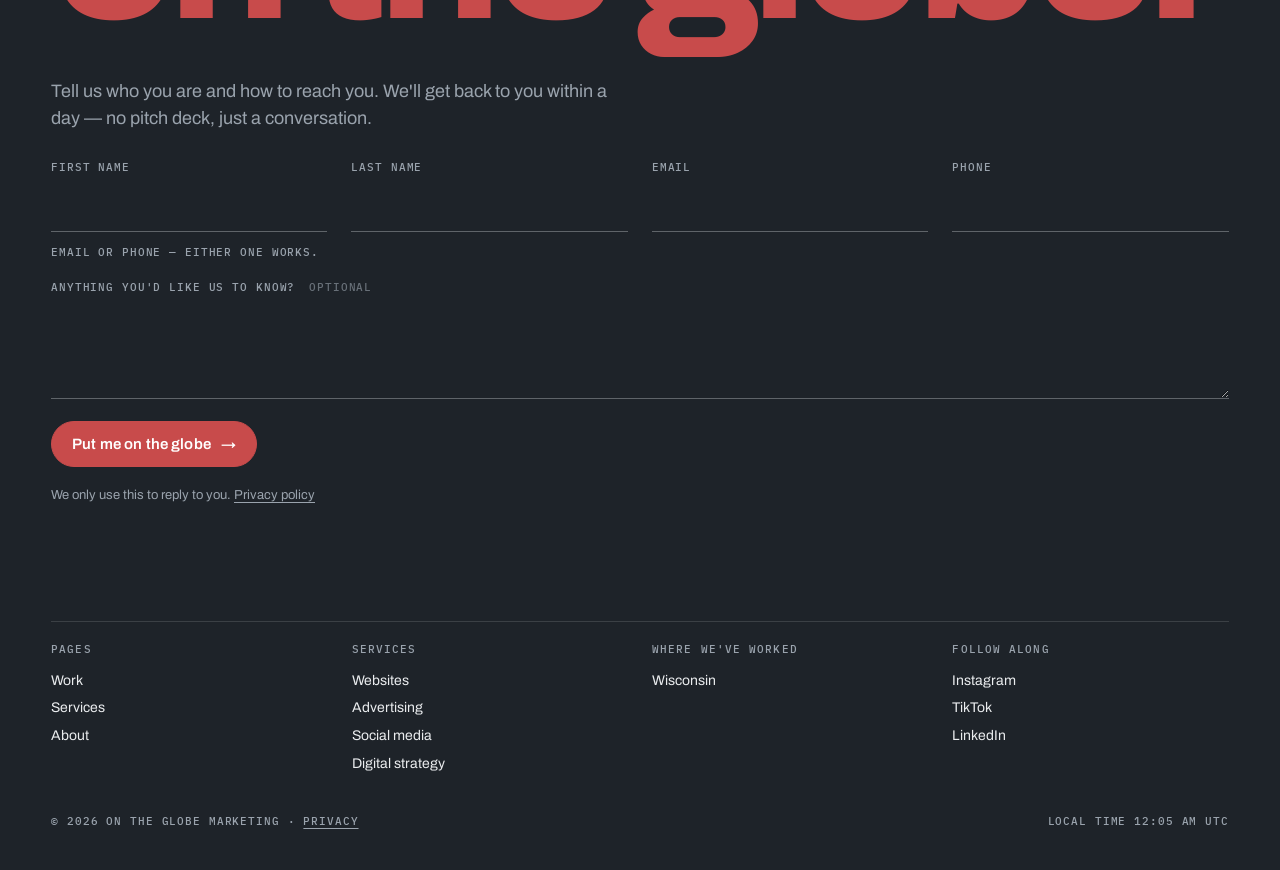
==== commit f9330a68: "Update" ====
--- a/about.html
+++ b/about.html
@@ -10,7 +10,7 @@
   <link rel="preconnect" href="https://fonts.googleapis.com">
   <link rel="preconnect" href="https://fonts.gstatic.com" crossorigin>
   <link href="https://fonts.googleapis.com/css2?family=Archivo:wdth,wght@62..125,100..900&family=IBM+Plex+Mono:wght@400;500&display=swap" rel="stylesheet">
-  <link rel="stylesheet" href="css/style.css">
+  <link rel="stylesheet" href="css/style.css?v=4">
 </head>
 <body data-page="about">
   <a class="skip-link" href="#main">Skip to content</a>
@@ -77,7 +77,7 @@
         <div class="values__list">
           <div class="value reveal"><span class="n label">01</span><h3>Straight answers.</h3><p>If something won't help your business, we'll tell you — even if it means a smaller invoice.</p></div>
           <div class="value reveal" style="--delay:100ms"><span class="n label">02</span><h3>Built from scratch.</h3><p>No templates. Every site, ad and post is made for your business and the people you serve.</p></div>
-          <div class="value reveal" style="--delay:200ms"><span class="n label">03</span><h3>Show the work.</h3><p>Every project we're proud of goes on the map, with the real site and the thinking behind it.</p></div>
+          <div class="value reveal" style="--delay:200ms"><span class="n label">03</span><h3>Show the work.</h3><p>Every project we're proud of goes on the globe, with the real site and the thinking behind it.</p></div>
         </div>
       </div>
     </section>
@@ -86,7 +86,7 @@
   <footer data-footer></footer>
 
   <script src="data/projects.js"></script>
-  <script src="js/site.js"></script>
+  <script src="js/site.js?v=4"></script>
   <script>
   // Manifesto: words light up as you scroll through it
   (function () {
--- a/css/style.css
+++ b/css/style.css
@@ -140,11 +140,17 @@
   border-radius: 50%; background: var(--brick);
 }
 .nav__cta { height: 40px; font-size: 14px; padding: 0 16px; }
+.nav__cta--bar { display: none; white-space: nowrap; flex: none; }
+.brand__name { white-space: nowrap; }
 .nav__toggle { display: none; width: 44px; height: 44px; margin-right: -8px; }
 .nav__toggle span { display: block; width: 22px; height: 1.5px; background: currentColor; margin: 6px auto; transition: transform .25s var(--ease-out), opacity .2s; }
 
 @media (max-width: 760px) {
   .nav__toggle { display: block; }
+  /* always-visible "Let's talk" in the bar; the menu keeps its own copy */
+  .nav__inner { gap: 10px; }
+  .nav__cta--bar { display: inline-flex; margin-left: auto; font-size: 13px; padding: 0 14px; }
+  .nav.is-open .nav__cta--bar { visibility: hidden; }
   .nav__links {
     position: fixed; inset: var(--nav-h) 0 auto 0;
     flex-direction: column; align-items: flex-start; gap: 0;
@@ -158,7 +164,7 @@
   .nav.is-open { background: var(--ink); color: var(--fog); }
   .nav__link { font-size: 15px; padding: 16px 0; width: 100%; border-bottom: 1px solid var(--line-dark); }
   .nav__link[aria-current="page"]::before { left: auto; right: 0; }
-  .nav__cta { margin-top: 20px; }
+  .nav__links .nav__cta { margin-top: 20px; }
   .nav.is-open .nav__toggle span:nth-child(1) { transform: translateY(3.75px) rotate(45deg); }
   .nav.is-open .nav__toggle span:nth-child(2) { transform: translateY(-3.75px) rotate(-45deg); }
 }
@@ -603,12 +609,15 @@
    ========================================================================== */
 .contact { background: var(--ink); color: var(--fog); padding: clamp(80px, 12vw, 160px) 0 40px; position: relative; overflow: hidden; }
 .contact__title {
-  font-size: clamp(48px, 9vw, 150px); font-weight: 800; letter-spacing: -0.045em; line-height: .88;
+  /* sized from the grid, not the screen, so it keeps its distance from the form */
+  font-size: clamp(48px, 9vw, 130px);
+  font-size: clamp(48px, 9.75cqi, 130px);
+  font-weight: 800; letter-spacing: -0.045em; line-height: .88;
   font-variation-settings: "wdth" 86;
   max-width: 12ch;
 }
-.contact__title em { font-style: normal; color: var(--brick); }
-.contact__grid { display: grid; grid-template-columns: minmax(0, 1.2fr) minmax(0, 1fr); gap: 48px; align-items: start; }
+.contact__title em { font-style: normal; color: var(--brick); display: block; white-space: nowrap; }
+.contact__grid { container-type: inline-size; display: grid; grid-template-columns: minmax(0, 1.2fr) minmax(0, 1fr); gap: 48px; align-items: start; }
 .contact__lede { color: var(--muted-dark); max-width: 42ch; font-size: 18px; }
 .contact__email {
   display: inline-block; margin-top: 18px;
@@ -664,12 +673,30 @@
 .cform__done h3 { font-size: clamp(22px, 2.2vw, 30px); letter-spacing: -0.02em; line-height: 1.15; }
 .cform__done .label { margin-bottom: 10px; }
 @media (max-width: 520px) { .cform__row { grid-template-columns: 1fr; } }
+/* desktop: headline runs the full width with the form below it, so the two can never touch */
+@media (min-width: 901px) {
+  .contact__title { font-size: 16.8cqi; font-variation-settings: "wdth" 100; max-width: none; }
+  .contact__title em { white-space: normal; }
+  .contact__grid { grid-template-columns: minmax(0, 1fr); gap: clamp(28px, 3vw, 44px); }
+  .contact__lede { max-width: 58ch; }
+  .cform { max-width: none; grid-template-columns: repeat(4, minmax(0, 1fr)); column-gap: 24px; }
+  .cform__row { display: contents; }
+  .cform > :not(.cform__row):not(input) { grid-column: 1 / -1; }
+  .cform__field textarea { min-height: 76px; }
+  .cform__done { max-width: none; }
+}
 
 .contact__cols { margin-top: clamp(60px, 9vw, 120px); padding-top: 22px; border-top: 1px solid var(--line-dark); display: grid; grid-template-columns: repeat(4, minmax(0, 1fr)); gap: 24px; font-size: 14px; }
 .contact__cols h4 { font-family: var(--mono); font-weight: 500; font-size: 11px; letter-spacing: .1em; text-transform: uppercase; color: var(--muted-dark); margin-bottom: 12px; }
 .contact__cols li { padding: 3px 0; }
 .contact__cols a:hover { color: #fff; text-decoration: underline; text-underline-offset: 3px; }
 .contact__base { margin-top: 36px; display: flex; justify-content: space-between; gap: 20px; color: var(--muted-dark); font-size: 11px; flex-wrap: wrap; }
+@media (max-width: 360px) {
+  .brand { gap: 8px; }
+  .brand__name { font-size: 15px; }
+  .nav__cta--bar { font-size: 12.5px; padding: 0 11px; height: 38px; }
+}
+@media (max-width: 760px) { .contact { padding-top: 112px; } } /* clears the fixed bar when "Let's talk" jumps here */
 .contact__dots { position: absolute; right: -14%; top: -18%; width: 46%; opacity: .32; pointer-events: none; }
 
 @media (max-width: 900px) {
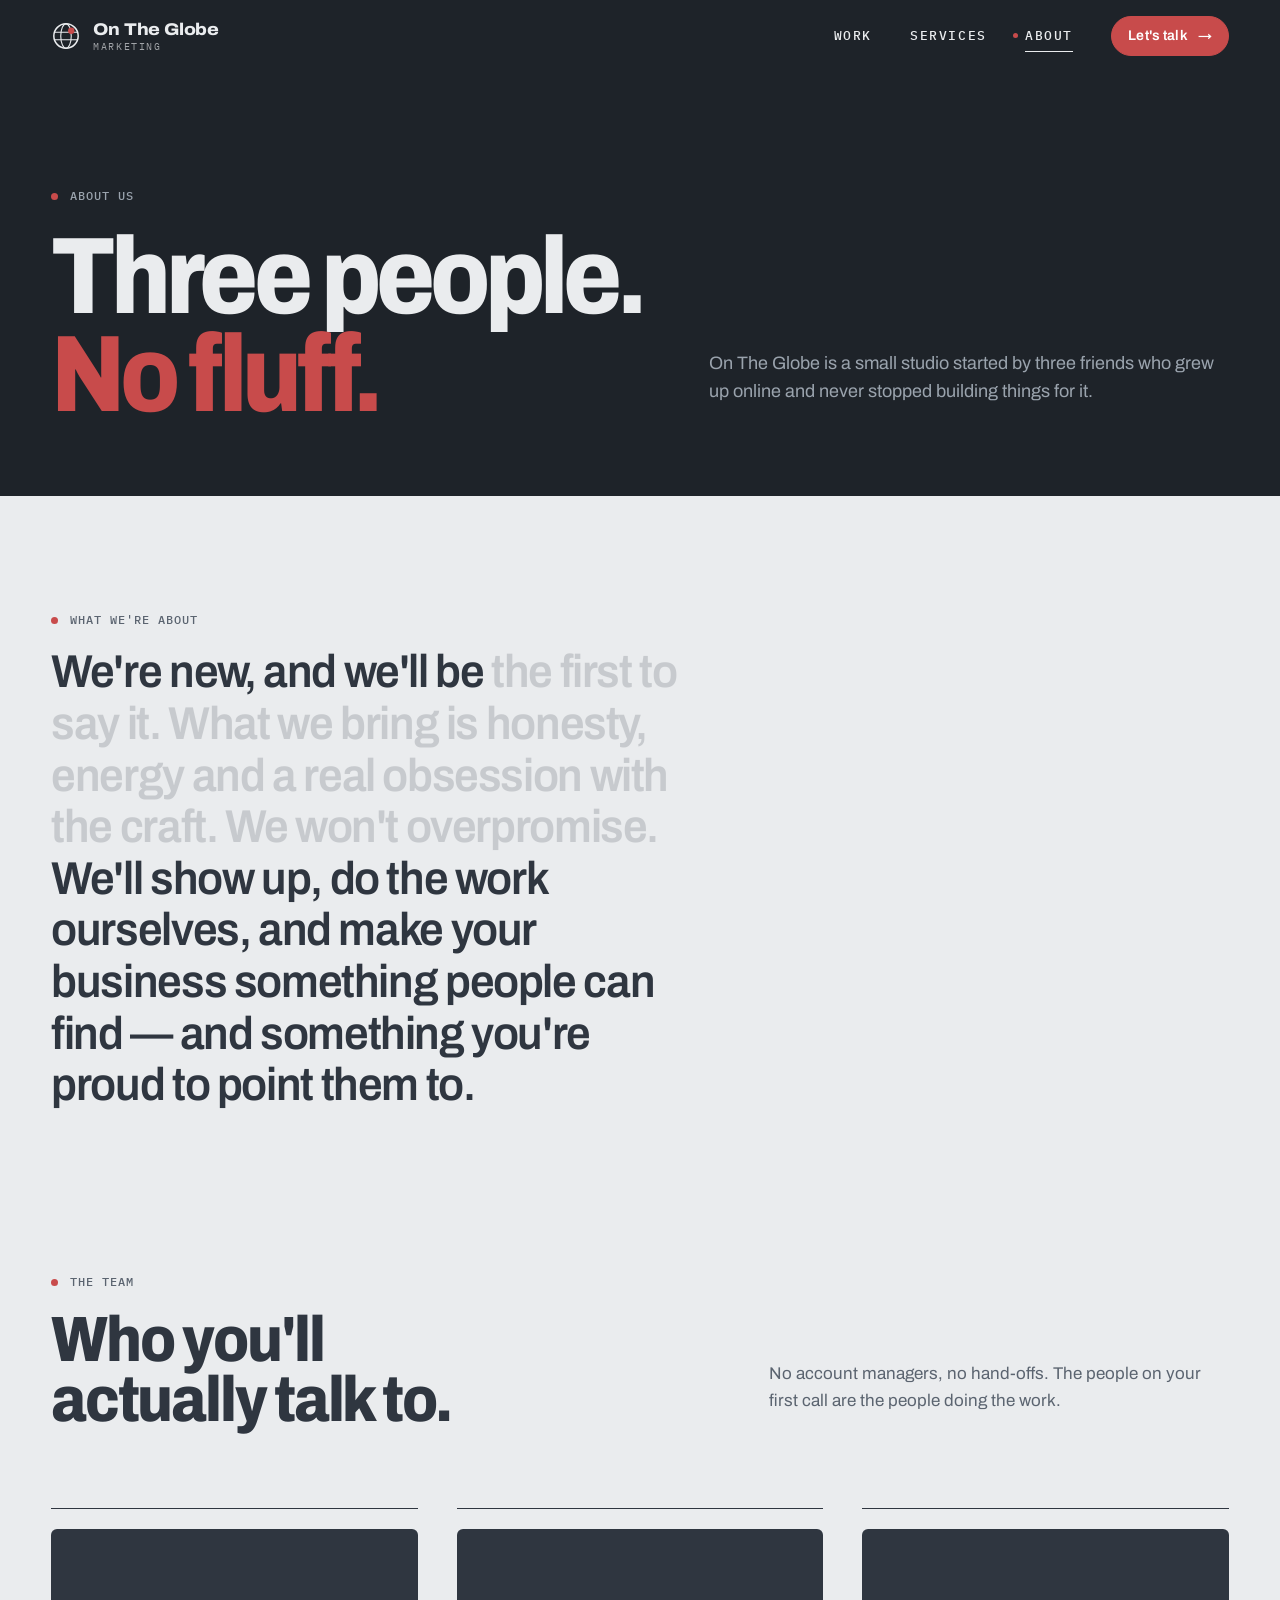
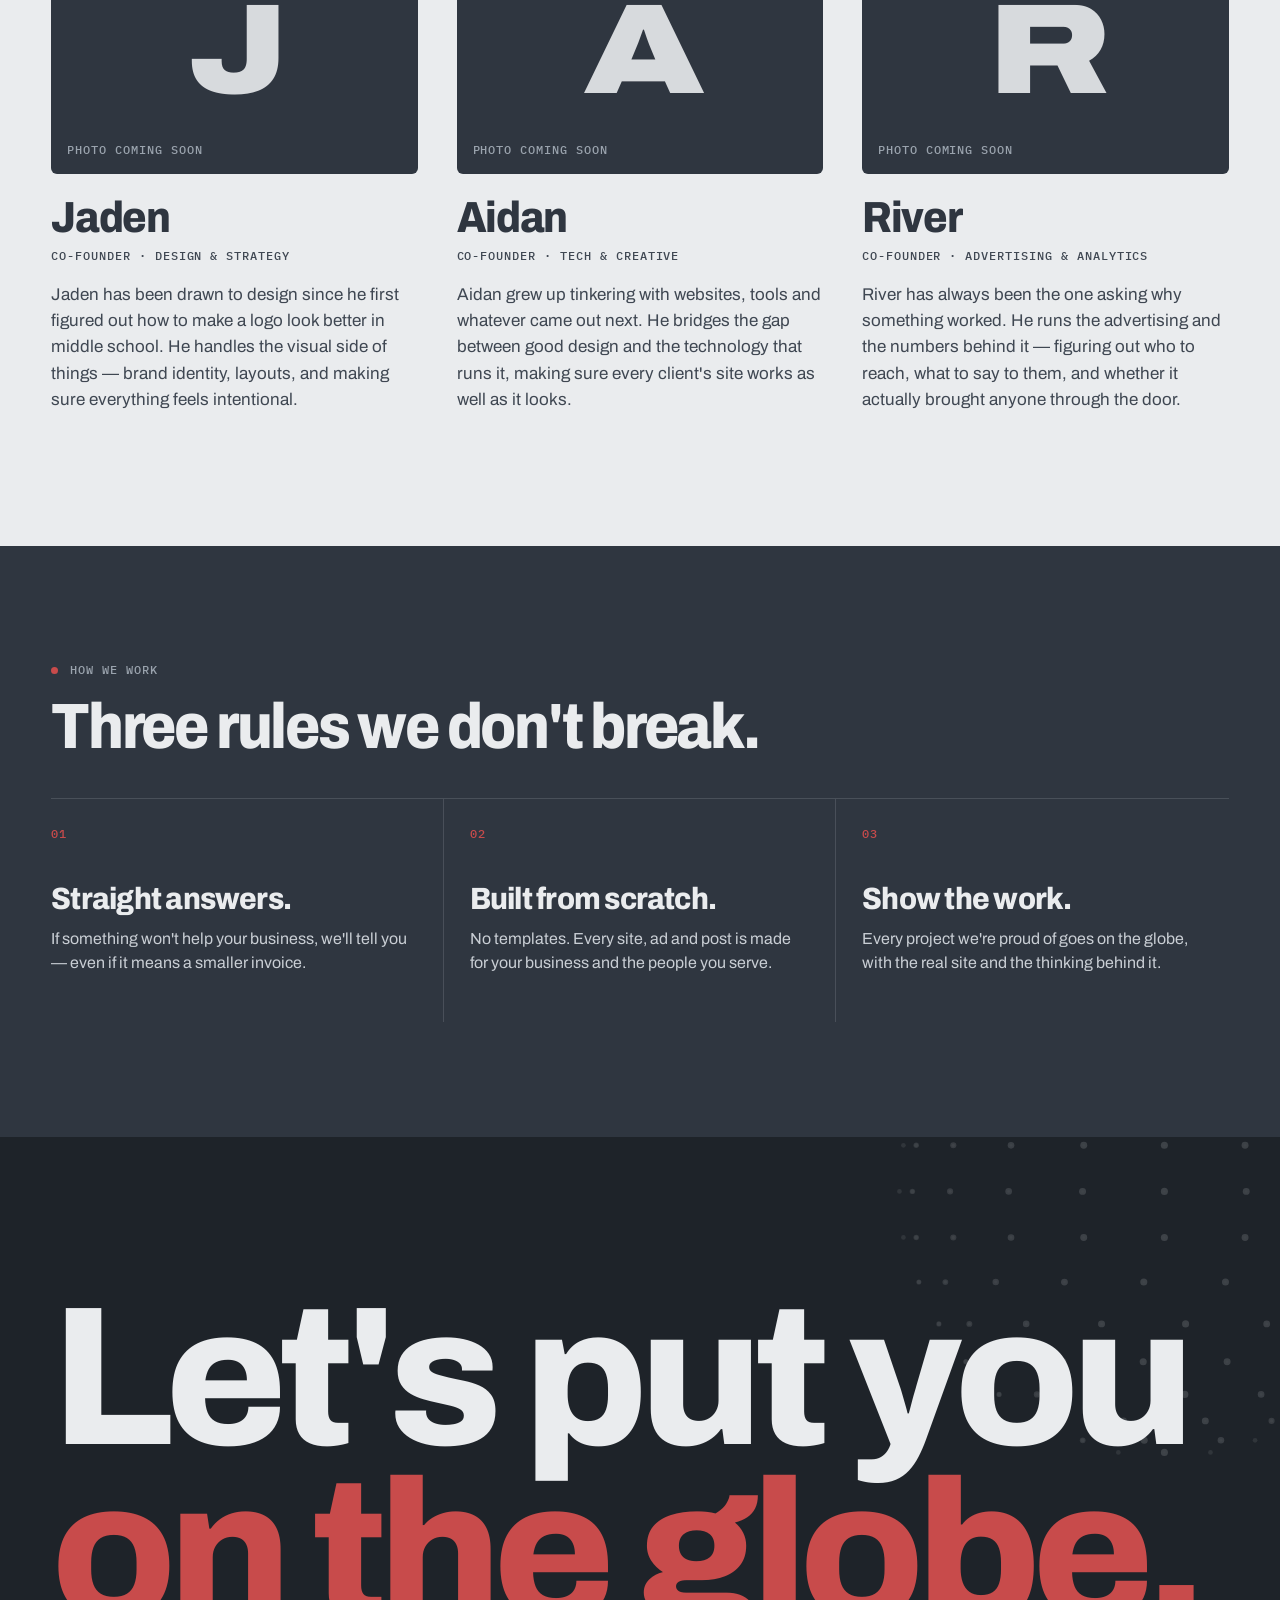
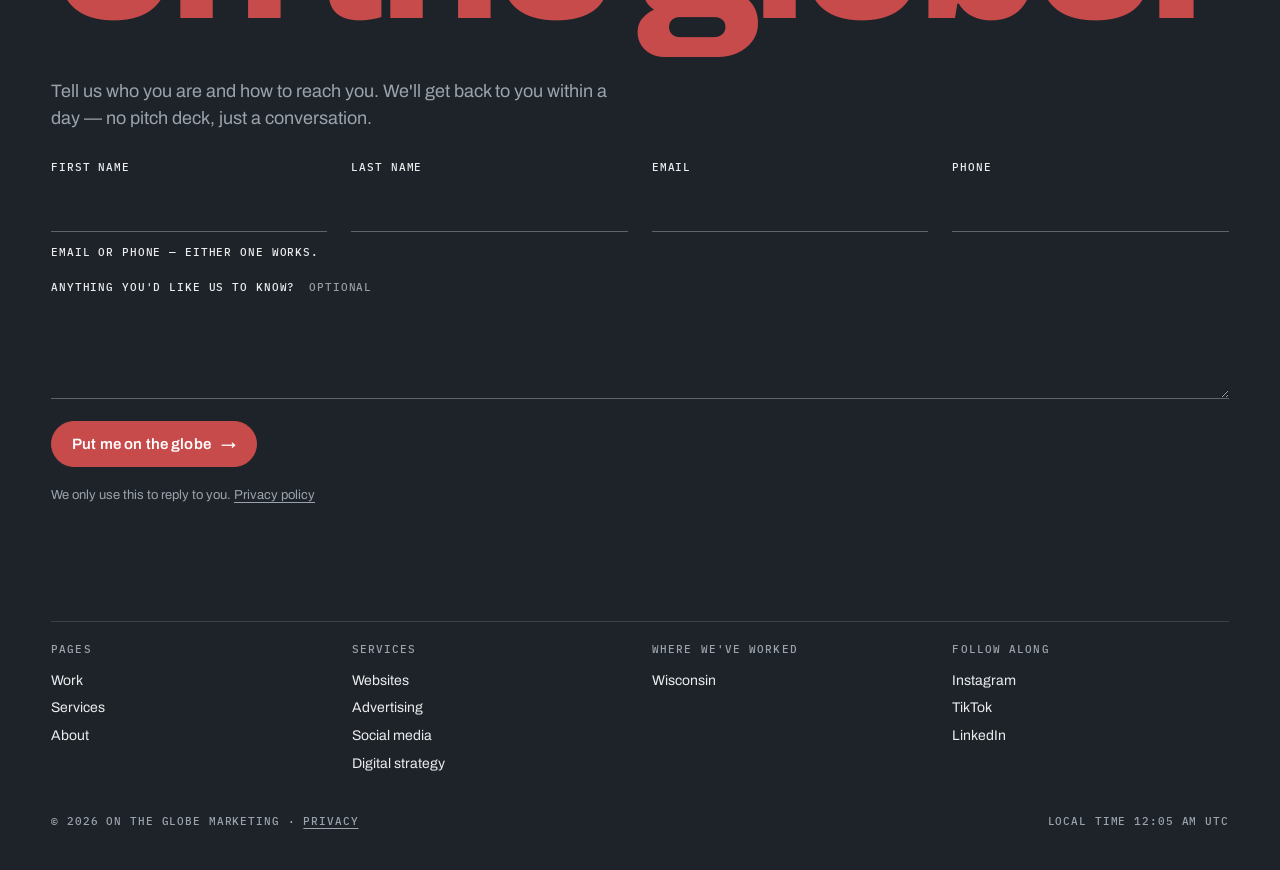
==== commit 33dea59a: "update 2" ====
--- a/about.html
+++ b/about.html
@@ -10,7 +10,7 @@
   <link rel="preconnect" href="https://fonts.googleapis.com">
   <link rel="preconnect" href="https://fonts.gstatic.com" crossorigin>
   <link href="https://fonts.googleapis.com/css2?family=Archivo:wdth,wght@62..125,100..900&family=IBM+Plex+Mono:wght@400;500&display=swap" rel="stylesheet">
-  <link rel="stylesheet" href="css/style.css?v=4">
+  <link rel="stylesheet" href="css/style.css?v=5">
 </head>
 <body data-page="about">
   <a class="skip-link" href="#main">Skip to content</a>
--- a/css/style.css
+++ b/css/style.css
@@ -644,7 +644,7 @@
 .cform { margin-top: 26px; display: grid; gap: 18px; max-width: 520px; }
 .cform__row { display: grid; grid-template-columns: 1fr 1fr; gap: 18px; }
 .cform__field { display: grid; gap: 8px; }
-.cform__field .label { color: var(--muted-dark); font-size: 11px; }
+.cform__field .label { color: var(--fog); font-size: 11px; }
 .cform__field input {
   width: 100%; height: 48px; padding: 0 2px;
   font: inherit; font-size: 17px; color: var(--fog);
@@ -664,7 +664,7 @@
 .cform__field textarea:hover { border-color: rgba(234,236,238,.6); }
 .cform__field textarea:focus { outline: none; border-color: var(--fog); box-shadow: 0 1px 0 var(--fog); }
 .cform__field .label i { font-style: normal; opacity: .6; margin-left: 6px; }
-.cform__hint { color: var(--muted-dark); font-size: 11px; margin: -6px 0 0; }
+.cform__hint { color: var(--fog); font-size: 11px; margin: -6px 0 0; }
 .cform__error { color: #F0A3A3; font-size: 15px; margin: 0; }
 .cform .btn { justify-self: start; margin-top: 4px; }
 .cform .btn:disabled { opacity: .6; cursor: default; }
